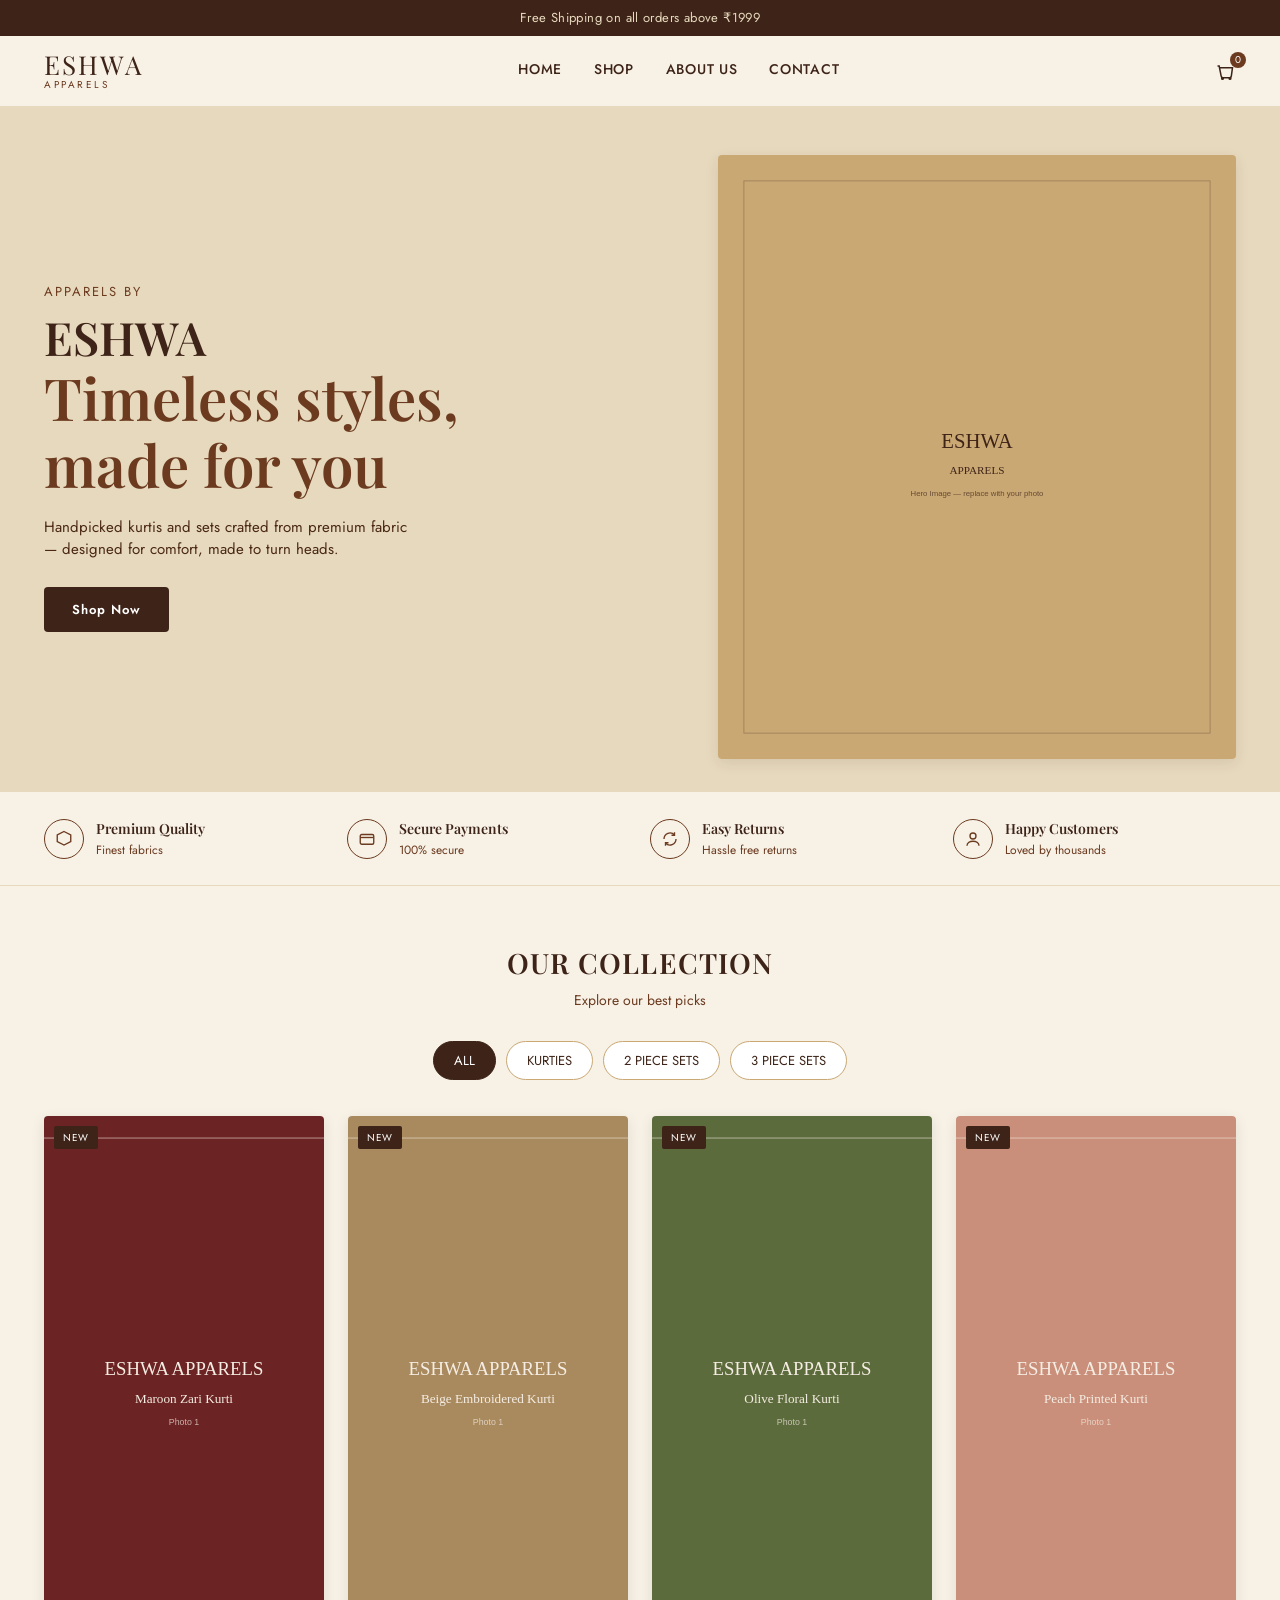
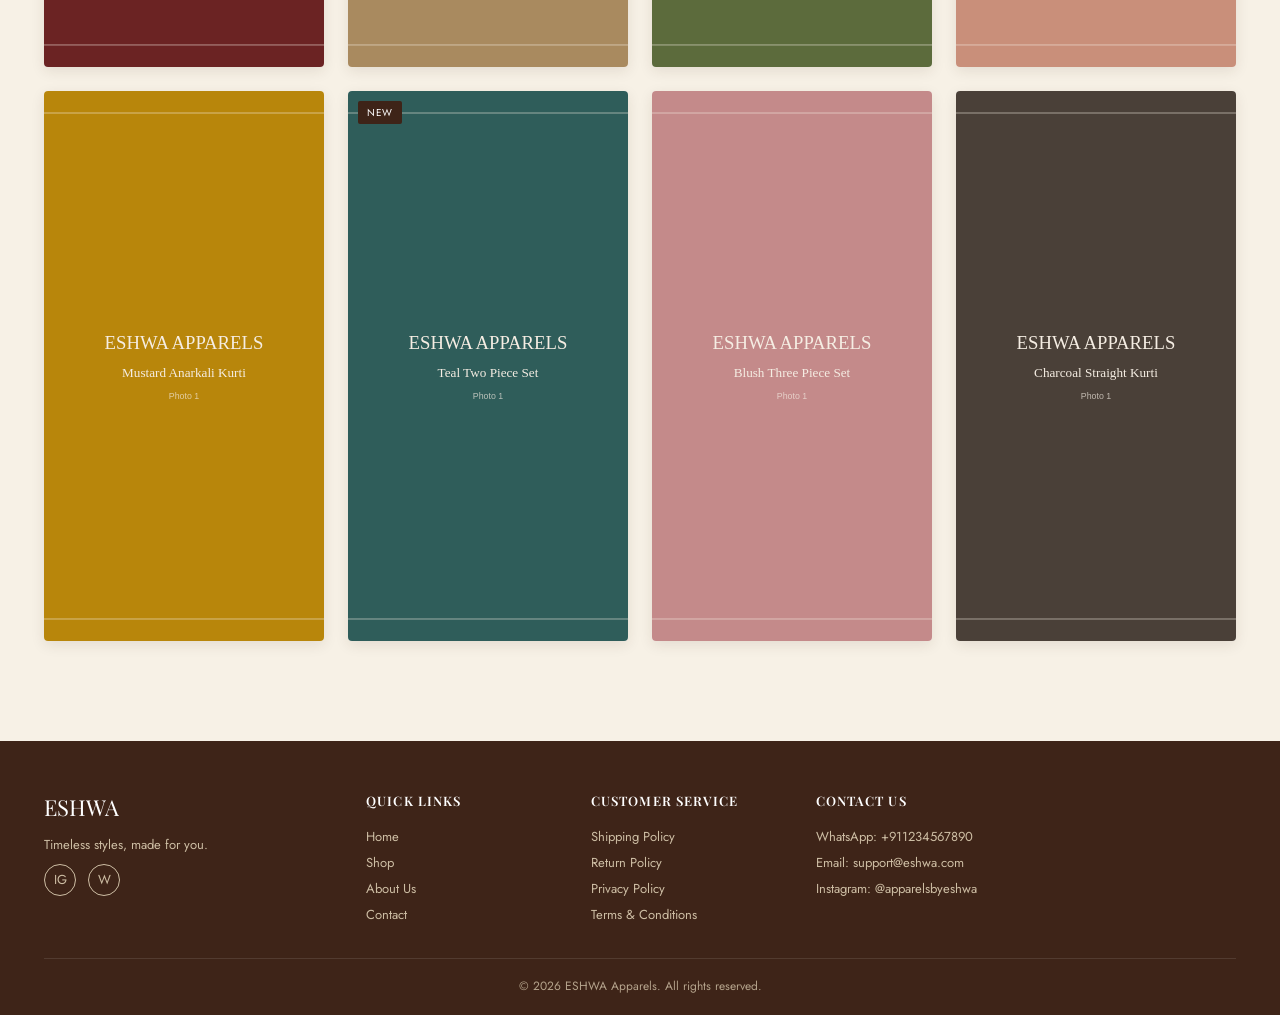
==== index.html @ ba90a0be "Move files to root" ====
<!DOCTYPE html>
<html lang="en">
<head>
<meta charset="UTF-8">
<meta name="viewport" content="width=device-width, initial-scale=1.0">
<title>Eshwa Apparels — Timeless Kurti Styles</title>
<meta name="description" content="Shop kurtis, 2-piece and 3-piece sets at Eshwa Apparels. Premium quality, secure payments, easy returns.">
<link rel="preconnect" href="https://fonts.googleapis.com">
<link href="https://fonts.googleapis.com/css2?family=Playfair+Display:wght@500;600;700&family=Jost:wght@400;500;600&display=swap" rel="stylesheet">
<link rel="stylesheet" href="css/style.css">
</head>
<body>

<div id="site-header"></div>

<section class="hero">
  <div class="container">
    <div class="hero-text">
      <div class="eyebrow">APPARELS BY</div>
      <h1>ESHWA<span>Timeless styles,<br>made for you</span></h1>
      <p>Handpicked kurtis and sets crafted from premium fabric — designed for comfort, made to turn heads.</p>
      <a href="shop.html" class="btn btn-primary">Shop Now</a>
    </div>
    <div class="hero-image-wrap">
      <img src="images/hero/hero-main.svg" alt="Eshwa Apparels featured kurti">
    </div>
  </div>
</section>

<section class="feature-strip">
  <div class="container">
    <div class="feature-item">
      <div class="fi-icon"><svg width="18" height="18" viewBox="0 0 24 24" fill="none" stroke="currentColor" stroke-width="1.8"><path d="M12 2l9 4.5v9L12 20l-9-4.5v-9L12 2z"/></svg></div>
      <div><h4>Premium Quality</h4><p>Finest fabrics</p></div>
    </div>
    <div class="feature-item">
      <div class="fi-icon"><svg width="18" height="18" viewBox="0 0 24 24" fill="none" stroke="currentColor" stroke-width="1.8"><rect x="3" y="6" width="18" height="13" rx="2"/><path d="M3 10h18"/></svg></div>
      <div><h4>Secure Payments</h4><p>100% secure</p></div>
    </div>
    <div class="feature-item">
      <div class="fi-icon"><svg width="18" height="18" viewBox="0 0 24 24" fill="none" stroke="currentColor" stroke-width="1.8"><path d="M4 12a8 8 0 0114-5.3M20 12a8 8 0 01-14 5.3"/><path d="M18 3v4h-4M6 21v-4h4"/></svg></div>
      <div><h4>Easy Returns</h4><p>Hassle free returns</p></div>
    </div>
    <div class="feature-item">
      <div class="fi-icon"><svg width="18" height="18" viewBox="0 0 24 24" fill="none" stroke="currentColor" stroke-width="1.8"><circle cx="12" cy="8" r="4"/><path d="M4 21c0-4 4-6 8-6s8 2 8 6"/></svg></div>
      <div><h4>Happy Customers</h4><p>Loved by thousands</p></div>
    </div>
  </div>
</section>

<div class="container">
  <div class="section-heading">
    <h2>OUR COLLECTION</h2>
    <p>Explore our best picks</p>
  </div>

  <div class="filter-pills">
    <button class="filter-pill active" data-cat="all">ALL</button>
    <button class="filter-pill" data-cat="kurties">KURTIES</button>
    <button class="filter-pill" data-cat="2-piece">2 PIECE SETS</button>
    <button class="filter-pill" data-cat="3-piece">3 PIECE SETS</button>
  </div>

  <div class="product-grid" id="home-grid"></div>
</div>

<div id="site-footer"></div>

<script src="js/settings.js"></script>
<script src="js/products.js"></script>
<script src="js/main.js"></script>
<script>
  function loadHome(cat) {
    const filtered = cat === "all" ? PRODUCTS.slice(0, 8) : PRODUCTS.filter(p => p.category === cat).slice(0, 8);
    renderProductGrid("home-grid", filtered);
  }
  document.addEventListener("DOMContentLoaded", () => {
    loadHome("all");
    document.querySelectorAll(".filter-pill").forEach(btn => {
      btn.addEventListener("click", () => {
        document.querySelectorAll(".filter-pill").forEach(b => b.classList.remove("active"));
        btn.classList.add("active");
        loadHome(btn.dataset.cat);
      });
    });
  });
</script>
</body>
</html>
---- css/style.css ----
/* ==========================================================
   ESHWA APPARELS — MAIN STYLESHEET
   Palette: Espresso #3E2418 | Maroon-brown #6B3A1F | Tan #C9A874
            Cream #F7F1E6 | Ink #2A1B10
   ========================================================== */

:root {
  --espresso: #3e2418;
  --brown: #6b3a1f;
  --brown-dark: #4a2814;
  --tan: #c9a874;
  --tan-light: #e7d9bd;
  --cream: #f7f1e6;
  --cream-alt: #f0e6d2;
  --ink: #2a1b10;
  --white: #ffffff;
  --success: #4a6b3c;
  --radius: 4px;
  --shadow: 0 4px 14px rgba(62, 36, 24, 0.1);
  --serif: "Playfair Display", Georgia, "Times New Roman", serif;
  --sans: "Jost", "Helvetica Neue", Arial, sans-serif;
}

* { box-sizing: border-box; margin: 0; padding: 0; }

body {
  font-family: var(--sans);
  background: var(--cream);
  color: var(--ink);
  line-height: 1.5;
  -webkit-font-smoothing: antialiased;
}

img { max-width: 100%; display: block; }
a { text-decoration: none; color: inherit; }
ul { list-style: none; }
button { font-family: inherit; cursor: pointer; border: none; background: none; }

.container {
  max-width: 1240px;
  margin: 0 auto;
  padding: 0 24px;
}

h1, h2, h3, h4 { font-family: var(--serif); color: var(--espresso); font-weight: 600; }

/* -------- Top bar -------- */
.topbar {
  background: var(--espresso);
  color: var(--tan-light);
  text-align: center;
  font-size: 13px;
  letter-spacing: 0.03em;
  padding: 8px 12px;
}

/* -------- Header -------- */
.site-header {
  background: var(--cream);
  border-bottom: 1px solid var(--tan-light);
  position: sticky;
  top: 0;
  z-index: 100;
}
.site-header .container {
  display: flex;
  align-items: center;
  justify-content: space-between;
  padding-top: 16px;
  padding-bottom: 16px;
  gap: 20px;
}
.logo { display: flex; flex-direction: column; line-height: 1; }
.logo .name {
  font-family: var(--serif);
  font-size: 26px;
  letter-spacing: 0.08em;
  color: var(--espresso);
}
.logo .tagline {
  font-size: 10px;
  letter-spacing: 0.25em;
  color: var(--brown);
  margin-top: 2px;
}
.main-nav { display: flex; gap: 32px; }
.main-nav a {
  font-size: 14px;
  letter-spacing: 0.05em;
  color: var(--espresso);
  font-weight: 500;
  padding: 6px 0;
  border-bottom: 2px solid transparent;
  transition: border-color 0.2s;
}
.main-nav a:hover, .main-nav a.active { border-color: var(--brown); }

.header-icons { display: flex; align-items: center; gap: 20px; }
.icon-btn {
  position: relative;
  width: 22px; height: 22px;
  display: flex; align-items: center; justify-content: center;
  color: var(--espresso);
}
.cart-count {
  position: absolute;
  top: -8px; right: -10px;
  background: var(--brown);
  color: var(--white);
  font-size: 10px;
  width: 16px; height: 16px;
  border-radius: 50%;
  display: flex; align-items: center; justify-content: center;
}
.nav-toggle { display: none; background: none; border: none; }

/* -------- Buttons -------- */
.btn {
  display: inline-block;
  padding: 13px 28px;
  border-radius: var(--radius);
  font-size: 13px;
  letter-spacing: 0.08em;
  font-weight: 600;
  text-align: center;
  transition: all 0.2s;
}
.btn-primary { background: var(--espresso); color: var(--white); }
.btn-primary:hover { background: var(--brown-dark); }
.btn-outline { background: transparent; color: var(--espresso); border: 1.5px solid var(--espresso); }
.btn-outline:hover { background: var(--espresso); color: var(--white); }
.btn-block { display: block; width: 100%; }
.btn-sm { padding: 9px 16px; font-size: 12px; }

/* -------- Hero -------- */
.hero {
  background: var(--tan-light);
  padding: 48px 0 32px;
}
.hero .container {
  display: grid;
  grid-template-columns: 1.1fr 0.9fr;
  gap: 40px;
  align-items: center;
}
.hero-text .eyebrow { font-size: 13px; letter-spacing: 0.15em; color: var(--brown); margin-bottom: 10px; }
.hero-text h1 { font-size: 46px; line-height: 1.15; margin-bottom: 18px; }
.hero-text h1 span { display: block; font-size: 58px; color: var(--brown); }
.hero-text p { font-size: 15px; color: var(--brown-dark); margin-bottom: 26px; max-width: 380px; }
.hero-image-wrap {
  border-radius: var(--radius);
  overflow: hidden;
  box-shadow: var(--shadow);
}

/* -------- Feature strip -------- */
.feature-strip {
  background: var(--cream);
  border-top: 1px solid var(--tan-light);
  border-bottom: 1px solid var(--tan-light);
  padding: 26px 0;
}
.feature-strip .container {
  display: grid;
  grid-template-columns: repeat(4, 1fr);
  gap: 20px;
}
.feature-item { display: flex; align-items: center; gap: 12px; }
.feature-item .fi-icon {
  width: 40px; height: 40px;
  flex-shrink: 0;
  border: 1.5px solid var(--brown);
  border-radius: 50%;
  display: flex; align-items: center; justify-content: center;
  color: var(--brown);
}
.feature-item h4 { font-size: 14px; margin-bottom: 2px; }
.feature-item p { font-size: 12px; color: var(--brown); }

/* -------- Section heading -------- */
.section-heading { text-align: center; margin: 56px 0 30px; }
.section-heading h2 { font-size: 28px; letter-spacing: 0.04em; margin-bottom: 6px; }
.section-heading p { color: var(--brown); font-size: 14px; }

/* -------- Category pills -------- */
.filter-pills {
  display: flex;
  justify-content: center;
  gap: 10px;
  flex-wrap: wrap;
  margin-bottom: 36px;
}
.filter-pill {
  padding: 9px 20px;
  border: 1.5px solid var(--tan);
  border-radius: 30px;
  font-size: 13px;
  color: var(--espresso);
  background: var(--white);
  transition: all 0.2s;
}
.filter-pill.active, .filter-pill:hover { background: var(--espresso); color: var(--white); border-color: var(--espresso); }

/* -------- Product grid -------- */
.product-grid {
  display: grid;
  grid-template-columns: repeat(4, 1fr);
  gap: 24px;
  padding-bottom: 60px;
}
.product-card {
  background: var(--white);
  border-radius: var(--radius);
  overflow: hidden;
  box-shadow: var(--shadow);
  transition: transform 0.2s;
}
.product-card:hover { transform: translateY(-4px); }
.product-thumb { position: relative; aspect-ratio: 4/5; overflow: hidden; background: var(--tan-light); }
.product-thumb img { width: 100%; height: 100%; object-fit: cover; }
.tag-badge {
  position: absolute; top: 10px; left: 10px;
  background: var(--espresso); color: var(--white);
  font-size: 10px; letter-spacing: 0.05em;
  padding: 4px 9px; border-radius: 2px;
}
.wishlist-btn {
  position: absolute; top: 10px; right: 10px;
  width: 30px; height: 30px; border-radius: 50%;
  background: rgba(255,255,255,0.85);
  display: flex; align-items: center; justify-content: center;
  color: var(--brown);
}
.product-info { padding: 14px 16px 18px; }
.product-info h3 { font-size: 14.5px; font-weight: 500; margin-bottom: 4px; font-family: var(--sans); color: var(--ink); }
.product-price { color: var(--brown); font-weight: 600; font-size: 15px; margin-bottom: 8px; }
.product-meta { font-size: 11px; color: #8a7a6a; margin-bottom: 4px; }
.swatches { display: flex; gap: 5px; margin: 8px 0; }
.swatch { width: 15px; height: 15px; border-radius: 50%; border: 1px solid rgba(0,0,0,0.15); }
.stock-note { font-size: 11px; color: var(--brown); margin-bottom: 10px; }
.card-actions { display: flex; gap: 8px; }
.card-actions .btn { flex: 1; padding: 10px 8px; font-size: 11px; }

/* -------- Footer -------- */
.site-footer { background: var(--espresso); color: var(--tan-light); padding: 50px 0 20px; margin-top: 40px; }
.footer-grid { display: grid; grid-template-columns: 1.5fr 1fr 1fr 1fr 1fr; gap: 30px; padding-bottom: 30px; }
.footer-grid h4 { color: var(--white); font-size: 13px; letter-spacing: 0.08em; margin-bottom: 14px; text-transform: uppercase; }
.footer-grid p, .footer-grid a { font-size: 13px; color: var(--tan-light); opacity: 0.85; line-height: 2; }
.footer-grid a:hover { opacity: 1; text-decoration: underline; }
.footer-brand .name { font-family: var(--serif); font-size: 22px; color: var(--white); margin-bottom: 8px; }
.social-row { display: flex; gap: 12px; margin-top: 6px; }
.social-row a { width: 32px; height: 32px; border: 1px solid var(--tan-light); border-radius: 50%; display: flex; align-items: center; justify-content: center; }
.footer-bottom { border-top: 1px solid rgba(255,255,255,0.15); padding-top: 18px; text-align: center; font-size: 12px; opacity: 0.7; }

/* -------- Breadcrumb -------- */
.breadcrumb { font-size: 13px; color: var(--brown); padding: 20px 0 10px; }
.breadcrumb a:hover { text-decoration: underline; }

/* -------- Product detail -------- */
.pdp { display: grid; grid-template-columns: 90px 1fr 1fr; gap: 26px; padding: 20px 0 60px; }
.pdp-thumbs { display: flex; flex-direction: column; gap: 12px; }
.pdp-thumb { border-radius: var(--radius); overflow: hidden; cursor: pointer; border: 2px solid transparent; aspect-ratio: 1; }
.pdp-thumb.active { border-color: var(--brown); }
.pdp-main-image { border-radius: var(--radius); overflow: hidden; aspect-ratio: 4/5; position: relative; touch-action: pan-y; }
.pdp-main-image img { width: 100%; height: 100%; object-fit: cover; user-select: none; }
.pdp-dots { display: none; gap: 6px; justify-content: center; margin-top: 12px; }
.pdp-dots span { width: 7px; height: 7px; border-radius: 50%; background: var(--tan); }
.pdp-dots span.active { background: var(--brown); }
.pdp-info h1 { font-size: 24px; margin-bottom: 10px; }
.pdp-price { font-size: 22px; color: var(--brown); font-weight: 700; margin-bottom: 20px; }
.pdp-block { margin-bottom: 20px; }
.pdp-block label { display: block; font-size: 12px; font-weight: 600; letter-spacing: 0.05em; text-transform: uppercase; color: var(--brown-dark); margin-bottom: 8px; }
.size-row, .colour-row { display: flex; gap: 10px; flex-wrap: wrap; }
.size-btn {
  min-width: 42px; padding: 8px 10px;
  border: 1.5px solid var(--tan); border-radius: var(--radius);
  font-size: 13px; background: var(--white);
}
.size-btn.selected, .size-btn:hover { border-color: var(--espresso); background: var(--espresso); color: var(--white); }
.colour-swatch { width: 30px; height: 30px; border-radius: 50%; border: 2px solid var(--white); box-shadow: 0 0 0 1.5px var(--tan); cursor: pointer; }
.colour-swatch.selected { box-shadow: 0 0 0 2px var(--espresso); }
.pdp-desc { font-size: 14px; color: #5a4a3a; line-height: 1.7; }
.pdp-actions { display: flex; flex-direction: column; gap: 10px; margin-top: 24px; }
.pdp-wishlist { text-align: center; font-size: 13px; color: var(--brown); margin-top: 6px; }

/* -------- Cart page -------- */
.cart-table { width: 100%; border-collapse: collapse; margin: 20px 0; }
.cart-table th { text-align: left; font-size: 12px; letter-spacing: 0.05em; color: var(--brown); text-transform: uppercase; padding: 12px 10px; border-bottom: 2px solid var(--tan-light); }
.cart-table td { padding: 16px 10px; border-bottom: 1px solid var(--tan-light); font-size: 14px; vertical-align: middle; }
.cart-product { display: flex; gap: 14px; align-items: center; }
.cart-product img { width: 64px; height: 80px; object-fit: cover; border-radius: var(--radius); }
.cart-product-name { font-weight: 500; margin-bottom: 3px; }
.cart-product-meta { font-size: 12px; color: #8a7a6a; }
.qty-control { display: flex; align-items: center; gap: 8px; }
.qty-control button { width: 26px; height: 26px; border: 1px solid var(--tan); border-radius: var(--radius); display:flex; align-items:center; justify-content:center; }
.remove-btn { color: var(--brown); font-size: 13px; }
.cart-summary-row { display: flex; justify-content: space-between; align-items: center; padding-top: 20px; flex-wrap: wrap; gap: 16px; }
.grand-total { font-size: 18px; font-weight: 700; color: var(--espresso); }
.empty-state { text-align: center; padding: 80px 20px; color: var(--brown); }
.empty-state h2 { margin-bottom: 10px; }

/* -------- Checkout -------- */
.checkout-grid { display: grid; grid-template-columns: 1.4fr 1fr; gap: 30px; padding: 20px 0 60px; align-items: start; }
.form-card, .summary-card { background: var(--white); border-radius: var(--radius); padding: 26px; box-shadow: var(--shadow); }
.form-card h3, .summary-card h3 { font-size: 16px; margin-bottom: 18px; text-transform: uppercase; letter-spacing: 0.05em; }
.form-row { display: grid; grid-template-columns: 1fr 1fr; gap: 14px; margin-bottom: 14px; }
.form-group { margin-bottom: 14px; }
.form-group label { display: block; font-size: 12px; color: var(--brown-dark); margin-bottom: 6px; }
.form-group input, .form-group select, .form-group textarea {
  width: 100%; padding: 11px 12px; border: 1.5px solid var(--tan-light);
  border-radius: var(--radius); font-size: 14px; font-family: inherit; background: var(--cream);
}
.form-group input:focus, .form-group select:focus, .form-group textarea:focus { outline: 2px solid var(--brown); border-color: var(--brown); }
.pay-option { display: flex; align-items: flex-start; gap: 10px; padding: 12px; border: 1.5px solid var(--tan-light); border-radius: var(--radius); margin-bottom: 10px; cursor: pointer; }
.pay-option.selected { border-color: var(--espresso); background: var(--cream-alt); }
.pay-option input { margin-top: 3px; }
.pay-option strong { display: block; font-size: 13px; margin-bottom: 2px; }
.pay-option span { font-size: 12px; color: var(--brown); }
.summary-line { display: flex; justify-content: space-between; font-size: 14px; padding: 8px 0; color: var(--brown-dark); }
.summary-line.total { font-weight: 700; color: var(--espresso); font-size: 16px; border-top: 1.5px solid var(--tan-light); margin-top: 8px; padding-top: 14px; }
.trust-row { display: flex; justify-content: space-between; margin-top: 20px; text-align: center; }
.trust-row div { font-size: 11px; color: var(--brown); flex: 1; }

/* -------- Toast -------- */
.toast {
  position: fixed; bottom: 24px; left: 50%; transform: translateX(-50%) translateY(20px);
  background: var(--espresso); color: var(--white); padding: 14px 24px; border-radius: var(--radius);
  font-size: 14px; opacity: 0; pointer-events: none; transition: all 0.3s; z-index: 999;
}
.toast.show { opacity: 1; transform: translateX(-50%) translateY(0); }

/* -------- About/Contact simple pages -------- */
.static-page { padding: 50px 0 70px; max-width: 760px; margin: 0 auto; }
.static-page h1 { margin-bottom: 20px; }
.static-page p { margin-bottom: 16px; color: #5a4a3a; font-size: 15px; }
.static-page h3 { margin: 26px 0 10px; font-size: 18px; }

/* -------- Responsive -------- */
@media (max-width: 980px) {
  .hero .container { grid-template-columns: 1fr; }
  .hero-image-wrap { order: -1; }
  .feature-strip .container { grid-template-columns: repeat(2, 1fr); }
  .product-grid { grid-template-columns: repeat(2, 1fr); }
  .footer-grid { grid-template-columns: 1fr 1fr; }
  .pdp { grid-template-columns: 1fr; }
  .pdp-thumbs { flex-direction: row; order: 2; }
  .pdp-main-image { order: 1; }
  .pdp-info { order: 3; }
  .checkout-grid { grid-template-columns: 1fr; }
}
@media (max-width: 640px) {
  .main-nav { position: fixed; top: 0; right: -280px; width: 260px; height: 100vh; background: var(--cream); flex-direction: column; padding: 80px 24px; box-shadow: -6px 0 20px rgba(0,0,0,0.15); transition: right 0.3s; z-index: 200; }
  .main-nav.open { right: 0; }
  .nav-toggle { display: block; }
  .product-grid { grid-template-columns: repeat(2, 1fr); gap: 14px; }
  .card-actions { flex-direction: column; }
  .hero-text h1 { font-size: 32px; }
  .hero-text h1 span { font-size: 40px; }
  .form-row { grid-template-columns: 1fr; }
  .cart-table thead { display: none; }
  .cart-table tr { display: block; margin-bottom: 16px; border-bottom: 2px solid var(--tan-light); }
  .cart-table td { display: block; border-bottom: none; padding: 6px 4px; }
}
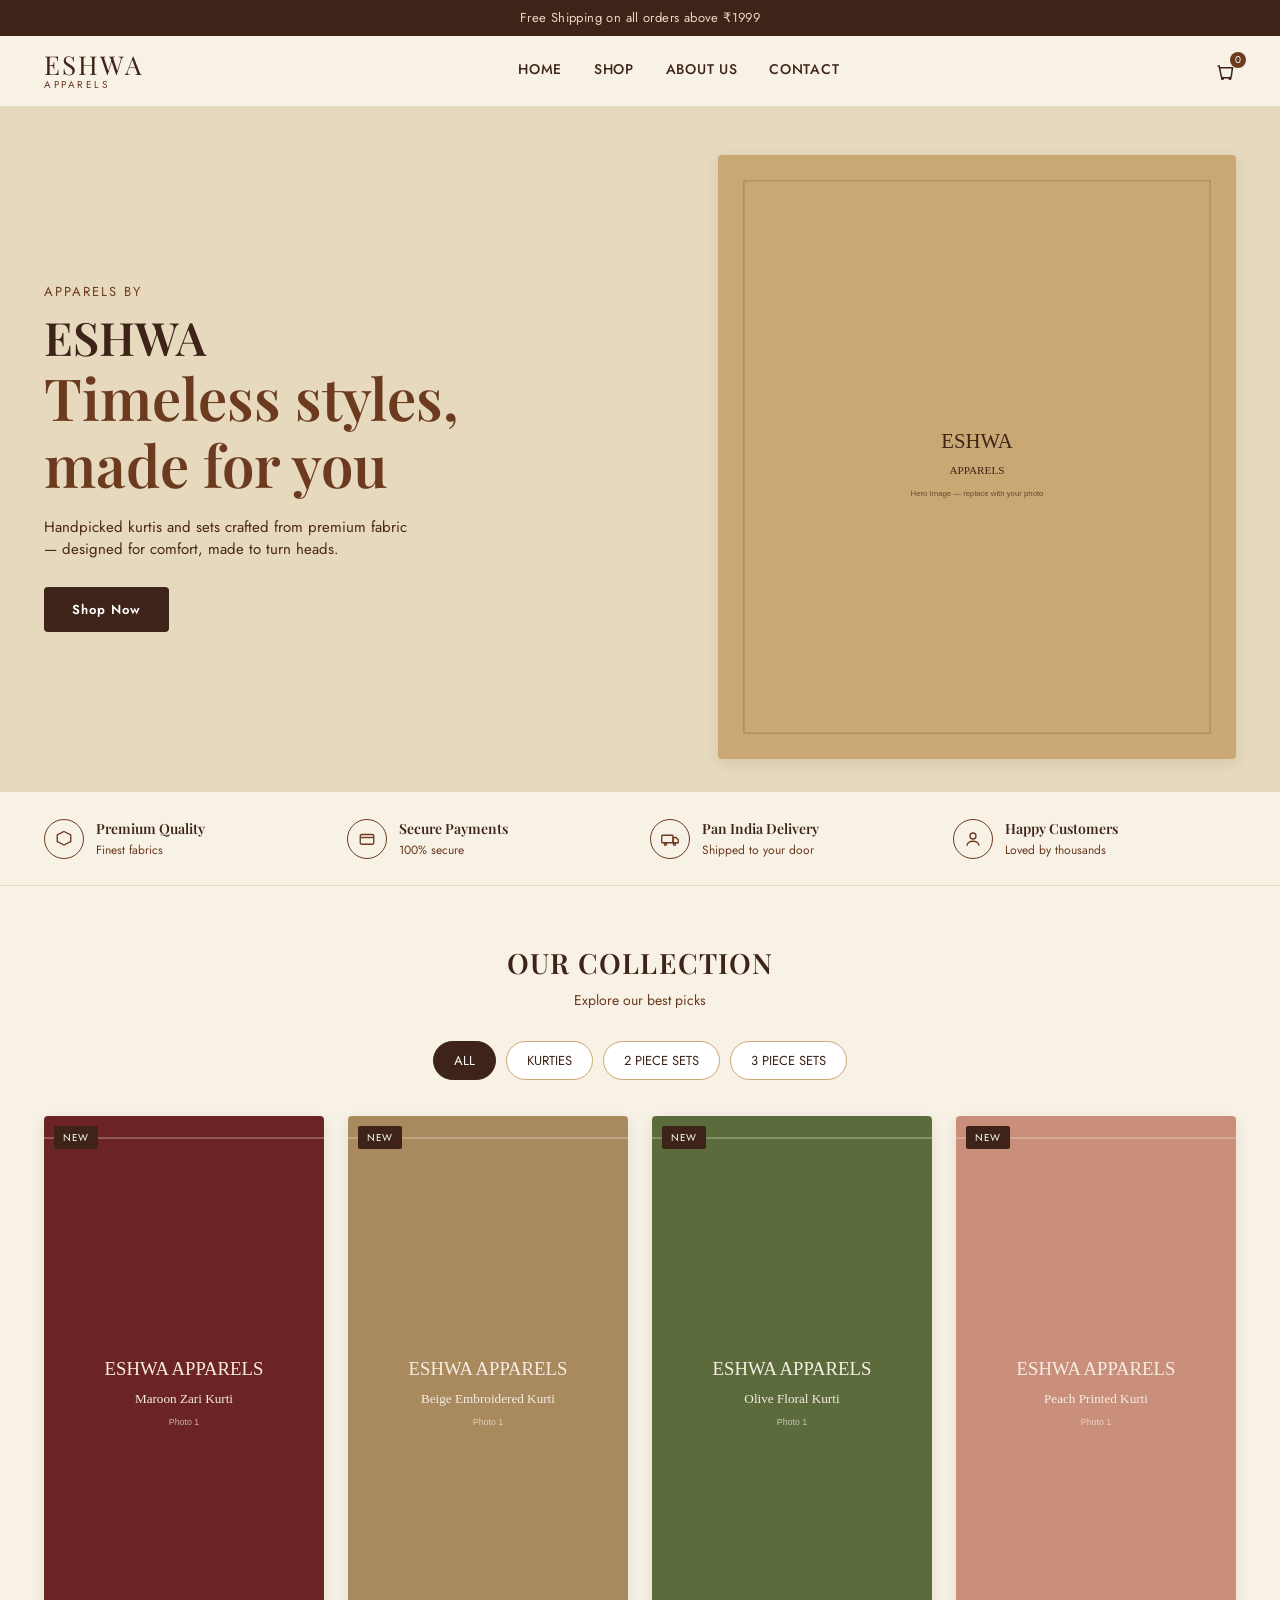
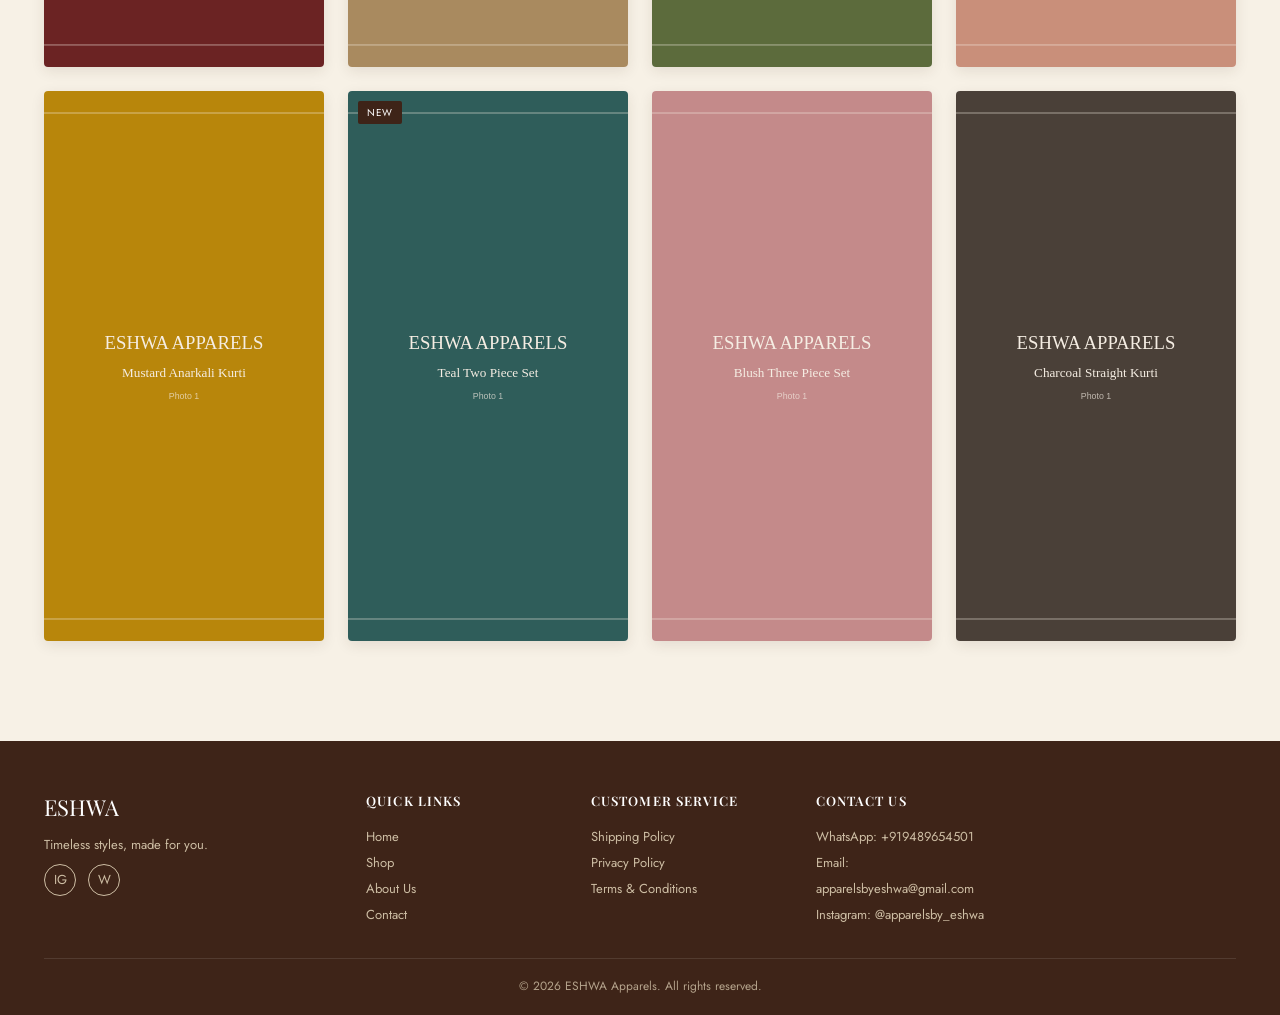
==== commit cb40036a: "Add admin panel for managing products" ====
--- a/index.html
+++ b/index.html
@@ -38,8 +38,8 @@
       <div><h4>Secure Payments</h4><p>100% secure</p></div>
     </div>
     <div class="feature-item">
-      <div class="fi-icon"><svg width="18" height="18" viewBox="0 0 24 24" fill="none" stroke="currentColor" stroke-width="1.8"><path d="M4 12a8 8 0 0114-5.3M20 12a8 8 0 01-14 5.3"/><path d="M18 3v4h-4M6 21v-4h4"/></svg></div>
-      <div><h4>Easy Returns</h4><p>Hassle free returns</p></div>
+      <div class="fi-icon"><svg width="18" height="18" viewBox="0 0 24 24" fill="none" stroke="currentColor" stroke-width="1.8"><rect x="1" y="7" width="15" height="10" rx="1"/><path d="M16 10h4l3 3v4h-7z"/><circle cx="6" cy="19" r="1.5"/><circle cx="18" cy="19" r="1.5"/></svg></div>
+      <div><h4>Pan India Delivery</h4><p>Shipped to your door</p></div>
     </div>
     <div class="feature-item">
       <div class="fi-icon"><svg width="18" height="18" viewBox="0 0 24 24" fill="none" stroke="currentColor" stroke-width="1.8"><circle cx="12" cy="8" r="4"/><path d="M4 21c0-4 4-6 8-6s8 2 8 6"/></svg></div>
@@ -67,14 +67,15 @@
 <div id="site-footer"></div>
 
 <script src="js/settings.js"></script>
-<script src="js/products.js"></script>
+<script src="js/products-loader.js"></script>
 <script src="js/main.js"></script>
 <script>
   function loadHome(cat) {
     const filtered = cat === "all" ? PRODUCTS.slice(0, 8) : PRODUCTS.filter(p => p.category === cat).slice(0, 8);
     renderProductGrid("home-grid", filtered);
   }
-  document.addEventListener("DOMContentLoaded", () => {
+  document.addEventListener("DOMContentLoaded", async () => {
+    await loadProducts();
     loadHome("all");
     document.querySelectorAll(".filter-pill").forEach(btn => {
       btn.addEventListener("click", () => {
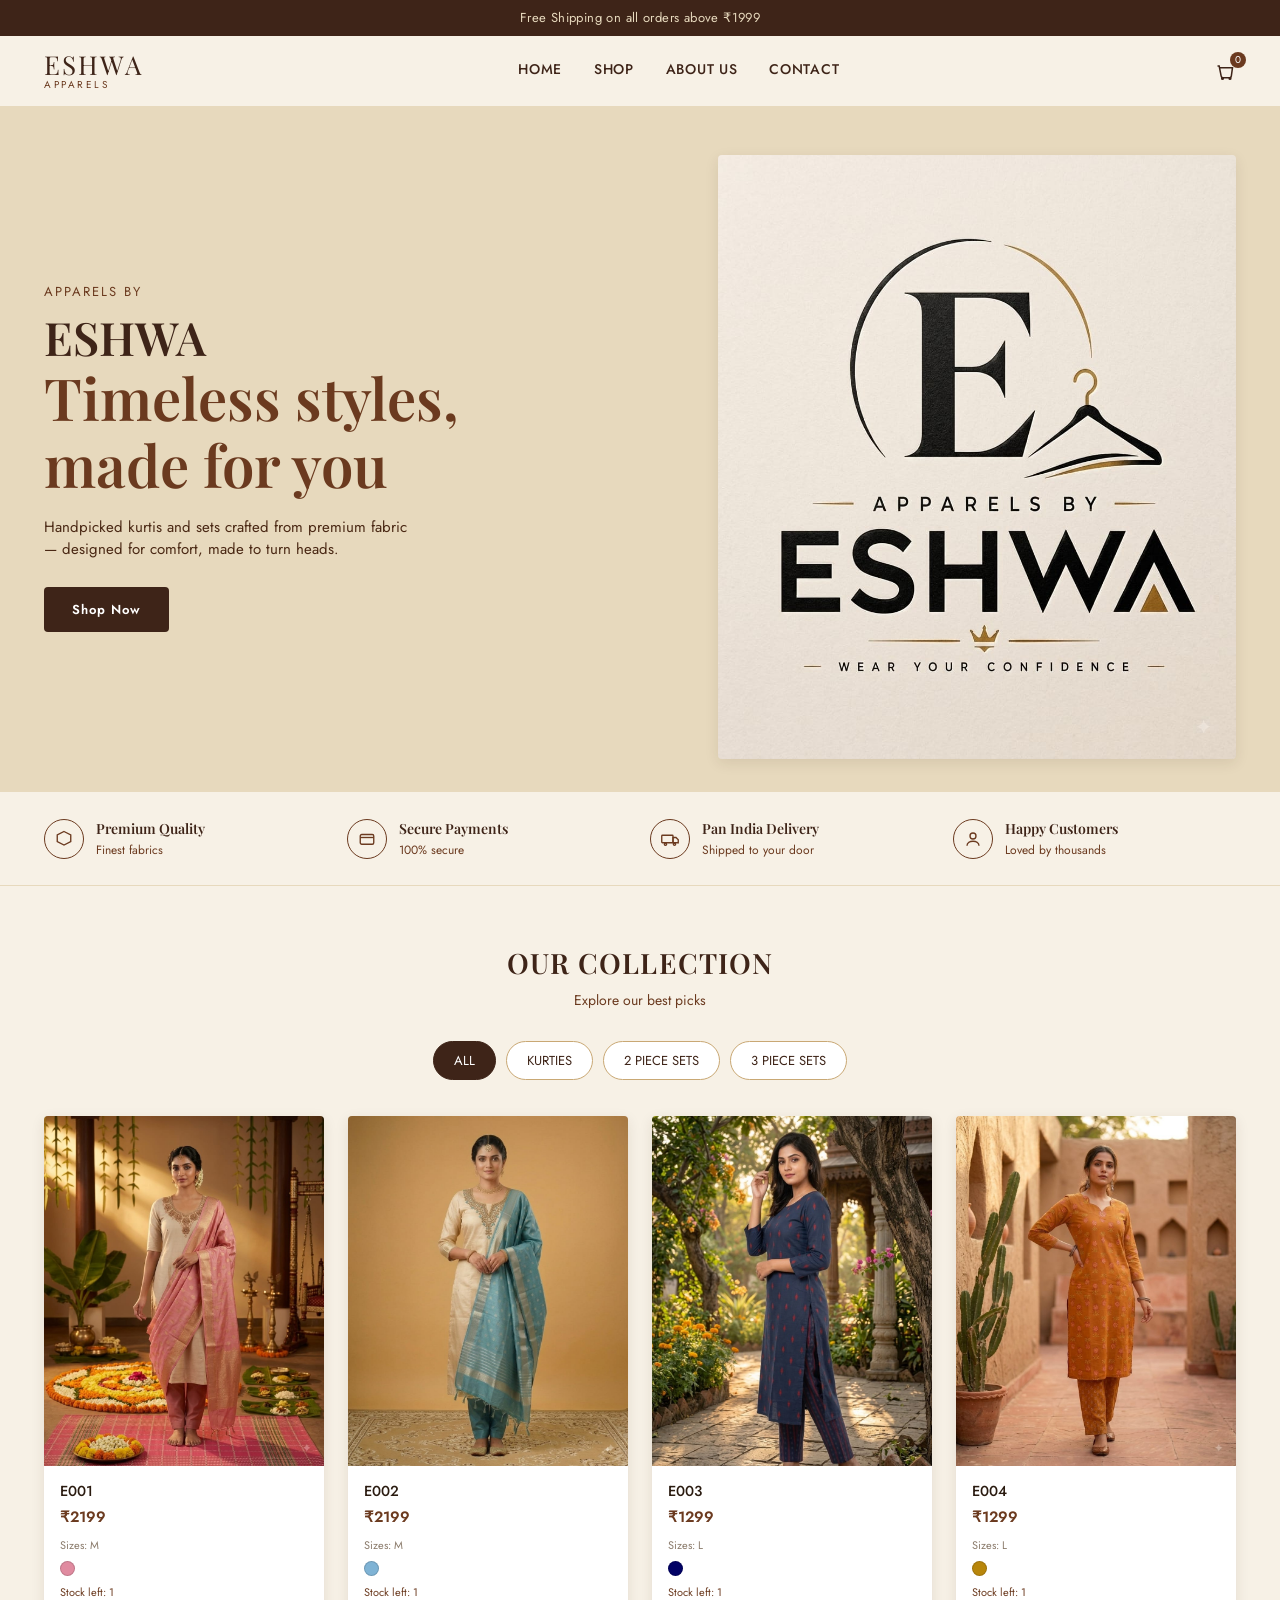
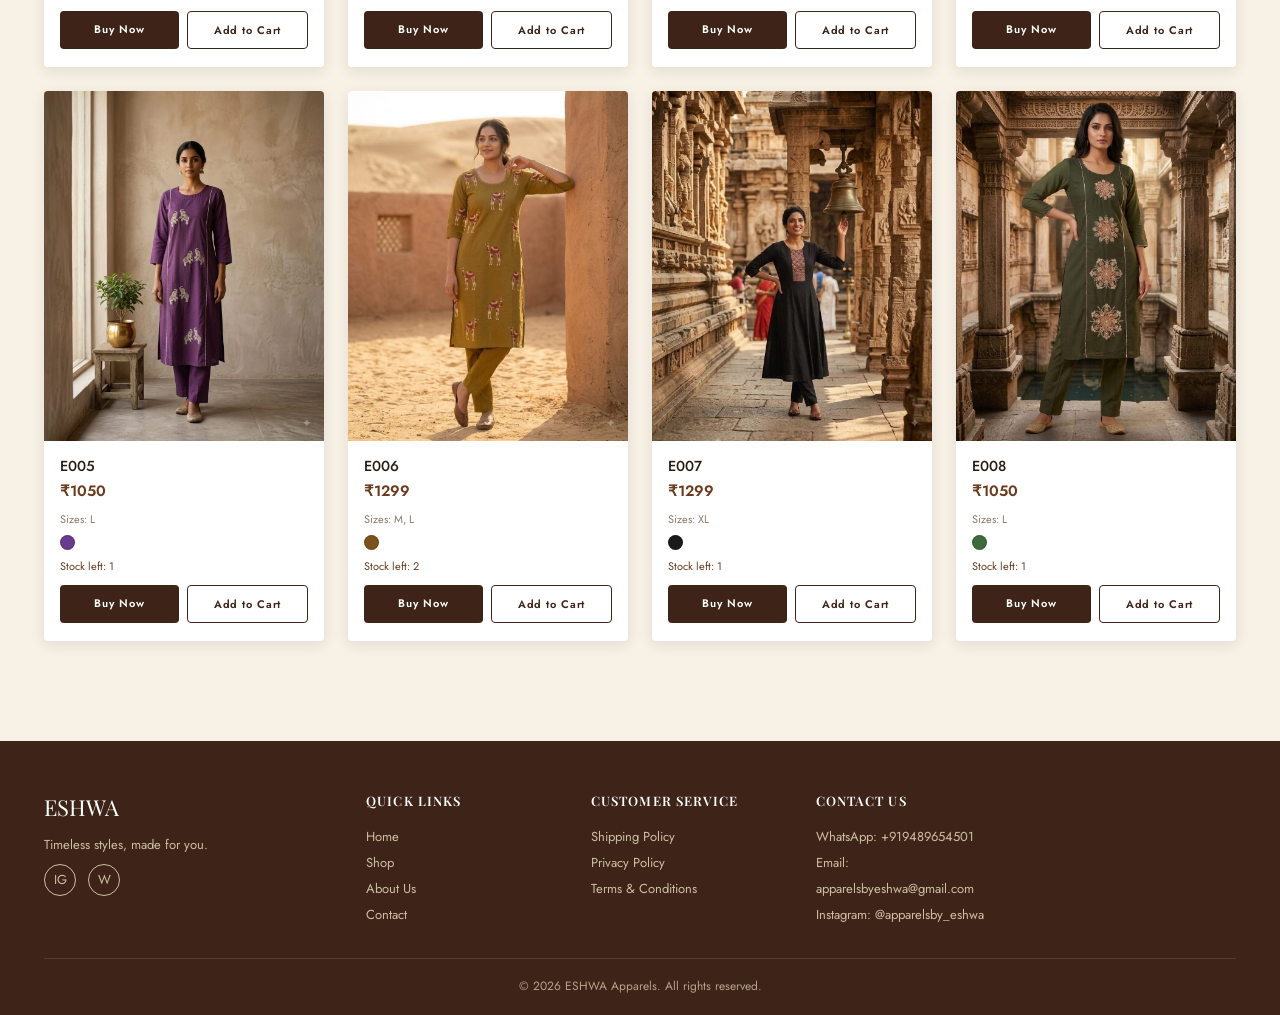
==== commit 71abd580: "Update index.html" ====
--- a/index.html
+++ b/index.html
@@ -22,7 +22,7 @@
       <a href="shop.html" class="btn btn-primary">Shop Now</a>
     </div>
     <div class="hero-image-wrap">
-      <img src="images/hero/hero-main.svg" alt="Eshwa Apparels featured kurti">
+      <img src="images/hero/Hero.jpeg" alt="Eshwa Apparels featured kurti">
     </div>
   </div>
 </section>
--- a/css/style.css
+++ b/css/style.css
@@ -21,7 +21,11 @@
   --sans: "Jost", "Helvetica Neue", Arial, sans-serif;
 }
 
-* { box-sizing: border-box; margin: 0; padding: 0; }
+* {
+  box-sizing: border-box;
+  margin: 0;
+  padding: 0;
+}
 
 body {
   font-family: var(--sans);
@@ -31,10 +35,26 @@
   -webkit-font-smoothing: antialiased;
 }
 
-img { max-width: 100%; display: block; }
-a { text-decoration: none; color: inherit; }
-ul { list-style: none; }
-button { font-family: inherit; cursor: pointer; border: none; background: none; }
+img {
+  max-width: 100%;
+  display: block;
+}
+
+a {
+  text-decoration: none;
+  color: inherit;
+}
+
+ul {
+  list-style: none;
+}
+
+button {
+  font-family: inherit;
+  cursor: pointer;
+  border: none;
+  background: none;
+}
 
 .container {
   max-width: 1240px;
@@ -42,9 +62,17 @@
   padding: 0 24px;
 }
 
-h1, h2, h3, h4 { font-family: var(--serif); color: var(--espresso); font-weight: 600; }
+h1,
+h2,
+h3,
+h4 {
+  font-family: var(--serif);
+  color: var(--espresso);
+  font-weight: 600;
+}
 
 /* -------- Top bar -------- */
+
 .topbar {
   background: var(--espresso);
   color: var(--tan-light);
@@ -55,6 +83,7 @@
 }
 
 /* -------- Header -------- */
+
 .site-header {
   background: var(--cream);
   border-bottom: 1px solid var(--tan-light);
@@ -62,6 +91,7 @@
   top: 0;
   z-index: 100;
 }
+
 .site-header .container {
   display: flex;
   align-items: center;
@@ -70,20 +100,32 @@
   padding-bottom: 16px;
   gap: 20px;
 }
-.logo { display: flex; flex-direction: column; line-height: 1; }
+
+.logo {
+  display: flex;
+  flex-direction: column;
+  line-height: 1;
+}
+
 .logo .name {
   font-family: var(--serif);
   font-size: 26px;
   letter-spacing: 0.08em;
   color: var(--espresso);
 }
+
 .logo .tagline {
   font-size: 10px;
   letter-spacing: 0.25em;
   color: var(--brown);
   margin-top: 2px;
 }
-.main-nav { display: flex; gap: 32px; }
+
+.main-nav {
+  display: flex;
+  gap: 32px;
+}
+
 .main-nav a {
   font-size: 14px;
   letter-spacing: 0.05em;
@@ -93,28 +135,51 @@
   border-bottom: 2px solid transparent;
   transition: border-color 0.2s;
 }
-.main-nav a:hover, .main-nav a.active { border-color: var(--brown); }
-
-.header-icons { display: flex; align-items: center; gap: 20px; }
+
+.main-nav a:hover,
+.main-nav a.active {
+  border-color: var(--brown);
+}
+
+.header-icons {
+  display: flex;
+  align-items: center;
+  gap: 20px;
+}
+
 .icon-btn {
   position: relative;
-  width: 22px; height: 22px;
-  display: flex; align-items: center; justify-content: center;
+  width: 22px;
+  height: 22px;
+  display: flex;
+  align-items: center;
+  justify-content: center;
   color: var(--espresso);
 }
+
 .cart-count {
   position: absolute;
-  top: -8px; right: -10px;
+  top: -8px;
+  right: -10px;
   background: var(--brown);
   color: var(--white);
   font-size: 10px;
-  width: 16px; height: 16px;
+  width: 16px;
+  height: 16px;
   border-radius: 50%;
-  display: flex; align-items: center; justify-content: center;
-}
-.nav-toggle { display: none; background: none; border: none; }
+  display: flex;
+  align-items: center;
+  justify-content: center;
+}
+
+.nav-toggle {
+  display: none;
+  background: none;
+  border: none;
+}
 
 /* -------- Buttons -------- */
+
 .btn {
   display: inline-block;
   padding: 13px 28px;
@@ -125,28 +190,77 @@
   text-align: center;
   transition: all 0.2s;
 }
-.btn-primary { background: var(--espresso); color: var(--white); }
-.btn-primary:hover { background: var(--brown-dark); }
-.btn-outline { background: transparent; color: var(--espresso); border: 1.5px solid var(--espresso); }
-.btn-outline:hover { background: var(--espresso); color: var(--white); }
-.btn-block { display: block; width: 100%; }
-.btn-sm { padding: 9px 16px; font-size: 12px; }
+
+.btn-primary {
+  background: var(--espresso);
+  color: var(--white);
+}
+
+.btn-primary:hover {
+  background: var(--brown-dark);
+}
+
+.btn-outline {
+  background: transparent;
+  color: var(--espresso);
+  border: 1.5px solid var(--espresso);
+}
+
+.btn-outline:hover {
+  background: var(--espresso);
+  color: var(--white);
+}
+
+.btn-block {
+  display: block;
+  width: 100%;
+}
+
+.btn-sm {
+  padding: 9px 16px;
+  font-size: 12px;
+}
 
 /* -------- Hero -------- */
+
 .hero {
   background: var(--tan-light);
   padding: 48px 0 32px;
 }
+
 .hero .container {
   display: grid;
   grid-template-columns: 1.1fr 0.9fr;
   gap: 40px;
   align-items: center;
 }
-.hero-text .eyebrow { font-size: 13px; letter-spacing: 0.15em; color: var(--brown); margin-bottom: 10px; }
-.hero-text h1 { font-size: 46px; line-height: 1.15; margin-bottom: 18px; }
-.hero-text h1 span { display: block; font-size: 58px; color: var(--brown); }
-.hero-text p { font-size: 15px; color: var(--brown-dark); margin-bottom: 26px; max-width: 380px; }
+
+.hero-text .eyebrow {
+  font-size: 13px;
+  letter-spacing: 0.15em;
+  color: var(--brown);
+  margin-bottom: 10px;
+}
+
+.hero-text h1 {
+  font-size: 46px;
+  line-height: 1.15;
+  margin-bottom: 18px;
+}
+
+.hero-text h1 span {
+  display: block;
+  font-size: 58px;
+  color: var(--brown);
+}
+
+.hero-text p {
+  font-size: 15px;
+  color: var(--brown-dark);
+  margin-bottom: 26px;
+  max-width: 380px;
+}
+
 .hero-image-wrap {
   border-radius: var(--radius);
   overflow: hidden;
@@ -154,35 +268,68 @@
 }
 
 /* -------- Feature strip -------- */
+
 .feature-strip {
   background: var(--cream);
   border-top: 1px solid var(--tan-light);
   border-bottom: 1px solid var(--tan-light);
   padding: 26px 0;
 }
+
 .feature-strip .container {
   display: grid;
   grid-template-columns: repeat(4, 1fr);
   gap: 20px;
 }
-.feature-item { display: flex; align-items: center; gap: 12px; }
+
+.feature-item {
+  display: flex;
+  align-items: center;
+  gap: 12px;
+}
+
 .feature-item .fi-icon {
-  width: 40px; height: 40px;
+  width: 40px;
+  height: 40px;
   flex-shrink: 0;
   border: 1.5px solid var(--brown);
   border-radius: 50%;
-  display: flex; align-items: center; justify-content: center;
-  color: var(--brown);
-}
-.feature-item h4 { font-size: 14px; margin-bottom: 2px; }
-.feature-item p { font-size: 12px; color: var(--brown); }
+  display: flex;
+  align-items: center;
+  justify-content: center;
+  color: var(--brown);
+}
+
+.feature-item h4 {
+  font-size: 14px;
+  margin-bottom: 2px;
+}
+
+.feature-item p {
+  font-size: 12px;
+  color: var(--brown);
+}
 
 /* -------- Section heading -------- */
-.section-heading { text-align: center; margin: 56px 0 30px; }
-.section-heading h2 { font-size: 28px; letter-spacing: 0.04em; margin-bottom: 6px; }
-.section-heading p { color: var(--brown); font-size: 14px; }
+
+.section-heading {
+  text-align: center;
+  margin: 56px 0 30px;
+}
+
+.section-heading h2 {
+  font-size: 28px;
+  letter-spacing: 0.04em;
+  margin-bottom: 6px;
+}
+
+.section-heading p {
+  color: var(--brown);
+  font-size: 14px;
+}
 
 /* -------- Category pills -------- */
+
 .filter-pills {
   display: flex;
   justify-content: center;
@@ -190,6 +337,7 @@
   flex-wrap: wrap;
   margin-bottom: 36px;
 }
+
 .filter-pill {
   padding: 9px 20px;
   border: 1.5px solid var(--tan);
@@ -199,165 +347,820 @@
   background: var(--white);
   transition: all 0.2s;
 }
-.filter-pill.active, .filter-pill:hover { background: var(--espresso); color: var(--white); border-color: var(--espresso); }
+
+.filter-pill.active,
+.filter-pill:hover {
+  background: var(--espresso);
+  color: var(--white);
+  border-color: var(--espresso);
+}
 
 /* -------- Product grid -------- */
+
 .product-grid {
   display: grid;
   grid-template-columns: repeat(4, 1fr);
   gap: 24px;
   padding-bottom: 60px;
 }
+
 .product-card {
   background: var(--white);
   border-radius: var(--radius);
   overflow: hidden;
   box-shadow: var(--shadow);
   transition: transform 0.2s;
-}
-.product-card:hover { transform: translateY(-4px); }
-.product-thumb { position: relative; aspect-ratio: 4/5; overflow: hidden; background: var(--tan-light); }
-.product-thumb img { width: 100%; height: 100%; object-fit: cover; }
+  max-width: 280px;
+  width: 100%;
+  margin: 0 auto;
+}
+
+.product-card:hover {
+  transform: translateY(-4px);
+}
+
+/* 4:5 PRODUCT IMAGE FRAME */
+
+.product-thumb img {
+  width: 100%;
+  height: 100%;
+  object-fit: cover;
+  object-position: center;
+  display: block;
+}
+
+/* FIXED: Homepage product image */
+
+.product-thumb img {
+  width: 100%;
+  height: 100%;
+  object-fit: cover;
+  object-position: center;
+  display: block;
+}
+
 .tag-badge {
-  position: absolute; top: 10px; left: 10px;
-  background: var(--espresso); color: var(--white);
-  font-size: 10px; letter-spacing: 0.05em;
-  padding: 4px 9px; border-radius: 2px;
-}
+  position: absolute;
+  top: 10px;
+  left: 10px;
+  background: var(--espresso);
+  color: var(--white);
+  font-size: 10px;
+  letter-spacing: 0.05em;
+  padding: 4px 9px;
+  border-radius: 2px;
+}
+
 .wishlist-btn {
-  position: absolute; top: 10px; right: 10px;
-  width: 30px; height: 30px; border-radius: 50%;
-  background: rgba(255,255,255,0.85);
-  display: flex; align-items: center; justify-content: center;
-  color: var(--brown);
-}
-.product-info { padding: 14px 16px 18px; }
-.product-info h3 { font-size: 14.5px; font-weight: 500; margin-bottom: 4px; font-family: var(--sans); color: var(--ink); }
-.product-price { color: var(--brown); font-weight: 600; font-size: 15px; margin-bottom: 8px; }
-.product-meta { font-size: 11px; color: #8a7a6a; margin-bottom: 4px; }
-.swatches { display: flex; gap: 5px; margin: 8px 0; }
-.swatch { width: 15px; height: 15px; border-radius: 50%; border: 1px solid rgba(0,0,0,0.15); }
-.stock-note { font-size: 11px; color: var(--brown); margin-bottom: 10px; }
-.card-actions { display: flex; gap: 8px; }
-.card-actions .btn { flex: 1; padding: 10px 8px; font-size: 11px; }
+  position: absolute;
+  top: 10px;
+  right: 10px;
+  width: 30px;
+  height: 30px;
+  border-radius: 50%;
+  background: rgba(255, 255, 255, 0.85);
+  display: flex;
+  align-items: center;
+  justify-content: center;
+  color: var(--brown);
+}
+
+.product-info {
+  padding: 14px 16px 18px;
+}
+
+.product-info h3 {
+  font-size: 14.5px;
+  font-weight: 500;
+  margin-bottom: 4px;
+  font-family: var(--sans);
+  color: var(--ink);
+}
+
+.product-price {
+  color: var(--brown);
+  font-weight: 600;
+  font-size: 15px;
+  margin-bottom: 8px;
+}
+
+.product-meta {
+  font-size: 11px;
+  color: #8a7a6a;
+  margin-bottom: 4px;
+}
+
+.swatches {
+  display: flex;
+  gap: 5px;
+  margin: 8px 0;
+}
+
+.swatch {
+  width: 15px;
+  height: 15px;
+  border-radius: 50%;
+  border: 1px solid rgba(0, 0, 0, 0.15);
+}
+
+.stock-note {
+  font-size: 11px;
+  color: var(--brown);
+  margin-bottom: 10px;
+}
+
+.card-actions {
+  display: flex;
+  gap: 8px;
+}
+
+.card-actions .btn {
+  flex: 1;
+  padding: 10px 8px;
+  font-size: 11px;
+}
 
 /* -------- Footer -------- */
-.site-footer { background: var(--espresso); color: var(--tan-light); padding: 50px 0 20px; margin-top: 40px; }
-.footer-grid { display: grid; grid-template-columns: 1.5fr 1fr 1fr 1fr 1fr; gap: 30px; padding-bottom: 30px; }
-.footer-grid h4 { color: var(--white); font-size: 13px; letter-spacing: 0.08em; margin-bottom: 14px; text-transform: uppercase; }
-.footer-grid p, .footer-grid a { font-size: 13px; color: var(--tan-light); opacity: 0.85; line-height: 2; }
-.footer-grid a:hover { opacity: 1; text-decoration: underline; }
-.footer-brand .name { font-family: var(--serif); font-size: 22px; color: var(--white); margin-bottom: 8px; }
-.social-row { display: flex; gap: 12px; margin-top: 6px; }
-.social-row a { width: 32px; height: 32px; border: 1px solid var(--tan-light); border-radius: 50%; display: flex; align-items: center; justify-content: center; }
-.footer-bottom { border-top: 1px solid rgba(255,255,255,0.15); padding-top: 18px; text-align: center; font-size: 12px; opacity: 0.7; }
+
+.site-footer {
+  background: var(--espresso);
+  color: var(--tan-light);
+  padding: 50px 0 20px;
+  margin-top: 40px;
+}
+
+.footer-grid {
+  display: grid;
+  grid-template-columns: 1.5fr 1fr 1fr 1fr 1fr;
+  gap: 30px;
+  padding-bottom: 30px;
+}
+
+.footer-grid h4 {
+  color: var(--white);
+  font-size: 13px;
+  letter-spacing: 0.08em;
+  margin-bottom: 14px;
+  text-transform: uppercase;
+}
+
+.footer-grid p,
+.footer-grid a {
+  font-size: 13px;
+  color: var(--tan-light);
+  opacity: 0.85;
+  line-height: 2;
+}
+
+.footer-grid a:hover {
+  opacity: 1;
+  text-decoration: underline;
+}
+
+.footer-brand .name {
+  font-family: var(--serif);
+  font-size: 22px;
+  color: var(--white);
+  margin-bottom: 8px;
+}
+
+.social-row {
+  display: flex;
+  gap: 12px;
+  margin-top: 6px;
+}
+
+.social-row a {
+  width: 32px;
+  height: 32px;
+  border: 1px solid var(--tan-light);
+  border-radius: 50%;
+  display: flex;
+  align-items: center;
+  justify-content: center;
+}
+
+.footer-bottom {
+  border-top: 1px solid rgba(255, 255, 255, 0.15);
+  padding-top: 18px;
+  text-align: center;
+  font-size: 12px;
+  opacity: 0.7;
+}
 
 /* -------- Breadcrumb -------- */
-.breadcrumb { font-size: 13px; color: var(--brown); padding: 20px 0 10px; }
-.breadcrumb a:hover { text-decoration: underline; }
+
+.breadcrumb {
+  font-size: 13px;
+  color: var(--brown);
+  padding: 20px 0 10px;
+}
+
+.breadcrumb a:hover {
+  text-decoration: underline;
+}
 
 /* -------- Product detail -------- */
-.pdp { display: grid; grid-template-columns: 90px 1fr 1fr; gap: 26px; padding: 20px 0 60px; }
-.pdp-thumbs { display: flex; flex-direction: column; gap: 12px; }
-.pdp-thumb { border-radius: var(--radius); overflow: hidden; cursor: pointer; border: 2px solid transparent; aspect-ratio: 1; }
-.pdp-thumb.active { border-color: var(--brown); }
-.pdp-main-image { border-radius: var(--radius); overflow: hidden; aspect-ratio: 4/5; position: relative; touch-action: pan-y; }
-.pdp-main-image img { width: 100%; height: 100%; object-fit: cover; user-select: none; }
-.pdp-dots { display: none; gap: 6px; justify-content: center; margin-top: 12px; }
-.pdp-dots span { width: 7px; height: 7px; border-radius: 50%; background: var(--tan); }
-.pdp-dots span.active { background: var(--brown); }
-.pdp-info h1 { font-size: 24px; margin-bottom: 10px; }
-.pdp-price { font-size: 22px; color: var(--brown); font-weight: 700; margin-bottom: 20px; }
-.pdp-block { margin-bottom: 20px; }
-.pdp-block label { display: block; font-size: 12px; font-weight: 600; letter-spacing: 0.05em; text-transform: uppercase; color: var(--brown-dark); margin-bottom: 8px; }
-.size-row, .colour-row { display: flex; gap: 10px; flex-wrap: wrap; }
+
+.pdp {
+  display: grid;
+  grid-template-columns: auto 1fr;
+  gap: 50px;
+  padding: 20px 0 60px;
+}
+
+.pdp-gallery {
+  display: flex;
+  flex-direction: column;
+  max-width: 340px;
+  margin: 0 auto;
+  width: 100%;
+}
+
+/* 4:5 PRODUCT DETAIL IMAGE FRAME */
+
+.pdp-main-image {
+  border-radius: var(--radius);
+  overflow: hidden;
+  aspect-ratio: 4 / 5;
+  max-height: 425px;
+  position: relative;
+  touch-action: pan-y;
+  background: var(--tan-light);
+}
+
+/* FIXED: Product detail image */
+
+.pdp-main-image img {
+  width: 100%;
+  height: 100%;
+  object-fit: cover;
+  object-position: center;
+  user-select: none;
+  display: block;
+}
+
+.pdp-arrow {
+  position: absolute;
+  top: 50%;
+  transform: translateY(-50%);
+  width: 38px;
+  height: 38px;
+  border-radius: 50%;
+  background: rgba(255, 255, 255, 0.9);
+  display: flex;
+  align-items: center;
+  justify-content: center;
+  color: var(--espresso);
+  box-shadow: var(--shadow);
+}
+
+.pdp-arrow.prev {
+  left: 12px;
+}
+
+.pdp-arrow.next {
+  right: 12px;
+}
+
+.pdp-dots {
+  display: flex;
+  gap: 6px;
+  justify-content: center;
+  margin-top: 14px;
+}
+
+.pdp-dots span {
+  width: 7px;
+  height: 7px;
+  border-radius: 50%;
+  background: var(--tan);
+  cursor: pointer;
+}
+
+.pdp-dots span.active {
+  background: var(--brown);
+  width: 18px;
+  border-radius: 4px;
+  transition: all 0.2s;
+}
+
+.pdp-thumbs {
+  display: flex;
+  gap: 10px;
+  margin-top: 14px;
+  overflow-x: auto;
+  padding-bottom: 4px;
+}
+
+.pdp-thumb {
+  flex-shrink: 0;
+  width: 64px;
+  height: 80px;
+  border-radius: var(--radius);
+  overflow: hidden;
+  cursor: pointer;
+  border: 2px solid transparent;
+}
+
+.pdp-thumb img {
+  width: 100%;
+  height: 100%;
+  object-fit: contain;
+  background: var(--tan-light);
+}
+
+.pdp-thumb.active {
+  border-color: var(--brown);
+}
+
+/* Product detail information */
+
+.pdp-info h1 {
+  font-size: 24px;
+  margin-bottom: 10px;
+}
+
+.pdp-price {
+  font-size: 22px;
+  color: var(--brown);
+  font-weight: 700;
+  margin-bottom: 20px;
+}
+
+.pdp-block {
+  margin-bottom: 20px;
+}
+
+.pdp-block label {
+  display: block;
+  font-size: 12px;
+  font-weight: 600;
+  letter-spacing: 0.05em;
+  text-transform: uppercase;
+  color: var(--brown-dark);
+  margin-bottom: 8px;
+}
+
+.size-row,
+.colour-row {
+  display: flex;
+  gap: 10px;
+  flex-wrap: wrap;
+}
+
 .size-btn {
-  min-width: 42px; padding: 8px 10px;
-  border: 1.5px solid var(--tan); border-radius: var(--radius);
-  font-size: 13px; background: var(--white);
-}
-.size-btn.selected, .size-btn:hover { border-color: var(--espresso); background: var(--espresso); color: var(--white); }
-.colour-swatch { width: 30px; height: 30px; border-radius: 50%; border: 2px solid var(--white); box-shadow: 0 0 0 1.5px var(--tan); cursor: pointer; }
-.colour-swatch.selected { box-shadow: 0 0 0 2px var(--espresso); }
-.pdp-desc { font-size: 14px; color: #5a4a3a; line-height: 1.7; }
-.pdp-actions { display: flex; flex-direction: column; gap: 10px; margin-top: 24px; }
-.pdp-wishlist { text-align: center; font-size: 13px; color: var(--brown); margin-top: 6px; }
+  min-width: 42px;
+  padding: 8px 10px;
+  border: 1.5px solid var(--tan);
+  border-radius: var(--radius);
+  font-size: 13px;
+  background: var(--white);
+}
+
+.size-btn.selected,
+.size-btn:hover {
+  border-color: var(--espresso);
+  background: var(--espresso);
+  color: var(--white);
+}
+
+.colour-swatch {
+  width: 30px;
+  height: 30px;
+  border-radius: 50%;
+  border: 2px solid var(--white);
+  box-shadow: 0 0 0 1.5px var(--tan);
+  cursor: pointer;
+}
+
+.colour-swatch.selected {
+  box-shadow: 0 0 0 2px var(--espresso);
+}
+
+.pdp-desc {
+  font-size: 14px;
+  color: #5a4a3a;
+  line-height: 1.7;
+}
+
+.pdp-actions {
+  display: flex;
+  flex-direction: column;
+  gap: 10px;
+  margin-top: 24px;
+}
+
+.pdp-wishlist {
+  text-align: center;
+  font-size: 13px;
+  color: var(--brown);
+  margin-top: 6px;
+}
 
 /* -------- Cart page -------- */
-.cart-table { width: 100%; border-collapse: collapse; margin: 20px 0; }
-.cart-table th { text-align: left; font-size: 12px; letter-spacing: 0.05em; color: var(--brown); text-transform: uppercase; padding: 12px 10px; border-bottom: 2px solid var(--tan-light); }
-.cart-table td { padding: 16px 10px; border-bottom: 1px solid var(--tan-light); font-size: 14px; vertical-align: middle; }
-.cart-product { display: flex; gap: 14px; align-items: center; }
-.cart-product img { width: 64px; height: 80px; object-fit: cover; border-radius: var(--radius); }
-.cart-product-name { font-weight: 500; margin-bottom: 3px; }
-.cart-product-meta { font-size: 12px; color: #8a7a6a; }
-.qty-control { display: flex; align-items: center; gap: 8px; }
-.qty-control button { width: 26px; height: 26px; border: 1px solid var(--tan); border-radius: var(--radius); display:flex; align-items:center; justify-content:center; }
-.remove-btn { color: var(--brown); font-size: 13px; }
-.cart-summary-row { display: flex; justify-content: space-between; align-items: center; padding-top: 20px; flex-wrap: wrap; gap: 16px; }
-.grand-total { font-size: 18px; font-weight: 700; color: var(--espresso); }
-.empty-state { text-align: center; padding: 80px 20px; color: var(--brown); }
-.empty-state h2 { margin-bottom: 10px; }
+
+.cart-table {
+  width: 100%;
+  border-collapse: collapse;
+  margin: 20px 0;
+}
+
+.cart-table th {
+  text-align: left;
+  font-size: 12px;
+  letter-spacing: 0.05em;
+  color: var(--brown);
+  text-transform: uppercase;
+  padding: 12px 10px;
+  border-bottom: 2px solid var(--tan-light);
+}
+
+.cart-table td {
+  padding: 16px 10px;
+  border-bottom: 1px solid var(--tan-light);
+  font-size: 14px;
+  vertical-align: middle;
+}
+
+.cart-product {
+  display: flex;
+  gap: 14px;
+  align-items: center;
+}
+
+.cart-product img {
+  width: 64px;
+  height: 80px;
+  object-fit: contain;
+  background: var(--tan-light);
+  border-radius: var(--radius);
+}
+
+.cart-product-name {
+  font-weight: 500;
+  margin-bottom: 3px;
+}
+
+.cart-product-meta {
+  font-size: 12px;
+  color: #8a7a6a;
+}
+
+.qty-control {
+  display: flex;
+  align-items: center;
+  gap: 8px;
+}
+
+.qty-control button {
+  width: 26px;
+  height: 26px;
+  border: 1px solid var(--tan);
+  border-radius: var(--radius);
+  display: flex;
+  align-items: center;
+  justify-content: center;
+}
+
+.remove-btn {
+  color: var(--brown);
+  font-size: 13px;
+}
+
+.cart-summary-row {
+  display: flex;
+  justify-content: space-between;
+  align-items: center;
+  padding-top: 20px;
+  flex-wrap: wrap;
+  gap: 16px;
+}
+
+.grand-total {
+  font-size: 18px;
+  font-weight: 700;
+  color: var(--espresso);
+}
+
+.empty-state {
+  text-align: center;
+  padding: 80px 20px;
+  color: var(--brown);
+}
+
+.empty-state h2 {
+  margin-bottom: 10px;
+}
 
 /* -------- Checkout -------- */
-.checkout-grid { display: grid; grid-template-columns: 1.4fr 1fr; gap: 30px; padding: 20px 0 60px; align-items: start; }
-.form-card, .summary-card { background: var(--white); border-radius: var(--radius); padding: 26px; box-shadow: var(--shadow); }
-.form-card h3, .summary-card h3 { font-size: 16px; margin-bottom: 18px; text-transform: uppercase; letter-spacing: 0.05em; }
-.form-row { display: grid; grid-template-columns: 1fr 1fr; gap: 14px; margin-bottom: 14px; }
-.form-group { margin-bottom: 14px; }
-.form-group label { display: block; font-size: 12px; color: var(--brown-dark); margin-bottom: 6px; }
-.form-group input, .form-group select, .form-group textarea {
-  width: 100%; padding: 11px 12px; border: 1.5px solid var(--tan-light);
-  border-radius: var(--radius); font-size: 14px; font-family: inherit; background: var(--cream);
-}
-.form-group input:focus, .form-group select:focus, .form-group textarea:focus { outline: 2px solid var(--brown); border-color: var(--brown); }
-.pay-option { display: flex; align-items: flex-start; gap: 10px; padding: 12px; border: 1.5px solid var(--tan-light); border-radius: var(--radius); margin-bottom: 10px; cursor: pointer; }
-.pay-option.selected { border-color: var(--espresso); background: var(--cream-alt); }
-.pay-option input { margin-top: 3px; }
-.pay-option strong { display: block; font-size: 13px; margin-bottom: 2px; }
-.pay-option span { font-size: 12px; color: var(--brown); }
-.summary-line { display: flex; justify-content: space-between; font-size: 14px; padding: 8px 0; color: var(--brown-dark); }
-.summary-line.total { font-weight: 700; color: var(--espresso); font-size: 16px; border-top: 1.5px solid var(--tan-light); margin-top: 8px; padding-top: 14px; }
-.trust-row { display: flex; justify-content: space-between; margin-top: 20px; text-align: center; }
-.trust-row div { font-size: 11px; color: var(--brown); flex: 1; }
+
+.checkout-grid {
+  display: grid;
+  grid-template-columns: 1.4fr 1fr;
+  gap: 30px;
+  padding: 20px 0 60px;
+  align-items: start;
+}
+
+.form-card,
+.summary-card {
+  background: var(--white);
+  border-radius: var(--radius);
+  padding: 26px;
+  box-shadow: var(--shadow);
+}
+
+.form-card h3,
+.summary-card h3 {
+  font-size: 16px;
+  margin-bottom: 18px;
+  text-transform: uppercase;
+  letter-spacing: 0.05em;
+}
+
+.form-row {
+  display: grid;
+  grid-template-columns: 1fr 1fr;
+  gap: 14px;
+  margin-bottom: 14px;
+}
+
+.form-group {
+  margin-bottom: 14px;
+}
+
+.form-group label {
+  display: block;
+  font-size: 12px;
+  color: var(--brown-dark);
+  margin-bottom: 6px;
+}
+
+.form-group input,
+.form-group select,
+.form-group textarea {
+  width: 100%;
+  padding: 11px 12px;
+  border: 1.5px solid var(--tan-light);
+  border-radius: var(--radius);
+  font-size: 14px;
+  font-family: inherit;
+  background: var(--cream);
+}
+
+.form-group input:focus,
+.form-group select:focus,
+.form-group textarea:focus {
+  outline: 2px solid var(--brown);
+  border-color: var(--brown);
+}
+
+.pay-option {
+  display: flex;
+  align-items: flex-start;
+  gap: 10px;
+  padding: 12px;
+  border: 1.5px solid var(--tan-light);
+  border-radius: var(--radius);
+  margin-bottom: 10px;
+  cursor: pointer;
+}
+
+.pay-option.selected {
+  border-color: var(--espresso);
+  background: var(--cream-alt);
+}
+
+.pay-option input {
+  margin-top: 3px;
+}
+
+.pay-option strong {
+  display: block;
+  font-size: 13px;
+  margin-bottom: 2px;
+}
+
+.pay-option span {
+  font-size: 12px;
+  color: var(--brown);
+}
+
+.summary-line {
+  display: flex;
+  justify-content: space-between;
+  font-size: 14px;
+  padding: 8px 0;
+  color: var(--brown-dark);
+}
+
+.summary-line.total {
+  font-weight: 700;
+  color: var(--espresso);
+  font-size: 16px;
+  border-top: 1.5px solid var(--tan-light);
+  margin-top: 8px;
+  padding-top: 14px;
+}
+
+.trust-row {
+  display: flex;
+  justify-content: space-between;
+  margin-top: 20px;
+  text-align: center;
+}
+
+.trust-row div {
+  font-size: 11px;
+  color: var(--brown);
+  flex: 1;
+}
 
 /* -------- Toast -------- */
+
 .toast {
-  position: fixed; bottom: 24px; left: 50%; transform: translateX(-50%) translateY(20px);
-  background: var(--espresso); color: var(--white); padding: 14px 24px; border-radius: var(--radius);
-  font-size: 14px; opacity: 0; pointer-events: none; transition: all 0.3s; z-index: 999;
-}
-.toast.show { opacity: 1; transform: translateX(-50%) translateY(0); }
+  position: fixed;
+  bottom: 24px;
+  left: 50%;
+  transform: translateX(-50%) translateY(20px);
+  background: var(--espresso);
+  color: var(--white);
+  padding: 14px 24px;
+  border-radius: var(--radius);
+  font-size: 14px;
+  opacity: 0;
+  pointer-events: none;
+  transition: all 0.3s;
+  z-index: 999;
+}
+
+.toast.show {
+  opacity: 1;
+  transform: translateX(-50%) translateY(0);
+}
 
 /* -------- About/Contact simple pages -------- */
-.static-page { padding: 50px 0 70px; max-width: 760px; margin: 0 auto; }
-.static-page h1 { margin-bottom: 20px; }
-.static-page p { margin-bottom: 16px; color: #5a4a3a; font-size: 15px; }
-.static-page h3 { margin: 26px 0 10px; font-size: 18px; }
+
+.static-page {
+  padding: 50px 0 70px;
+  max-width: 760px;
+  margin: 0 auto;
+}
+
+.static-page h1 {
+  margin-bottom: 20px;
+}
+
+.static-page p {
+  margin-bottom: 16px;
+  color: #5a4a3a;
+  font-size: 15px;
+}
+
+.static-page h3 {
+  margin: 26px 0 10px;
+  font-size: 18px;
+}
 
 /* -------- Responsive -------- */
+
 @media (max-width: 980px) {
-  .hero .container { grid-template-columns: 1fr; }
-  .hero-image-wrap { order: -1; }
-  .feature-strip .container { grid-template-columns: repeat(2, 1fr); }
-  .product-grid { grid-template-columns: repeat(2, 1fr); }
-  .footer-grid { grid-template-columns: 1fr 1fr; }
-  .pdp { grid-template-columns: 1fr; }
-  .pdp-thumbs { flex-direction: row; order: 2; }
-  .pdp-main-image { order: 1; }
-  .pdp-info { order: 3; }
-  .checkout-grid { grid-template-columns: 1fr; }
-}
+  .hero .container {
+    grid-template-columns: 1fr;
+  }
+
+  .hero-image-wrap {
+    order: -1;
+  }
+
+  .feature-strip .container {
+    grid-template-columns: repeat(2, 1fr);
+  }
+
+  .product-grid {
+    grid-template-columns: repeat(2, 1fr);
+  }
+
+  .footer-grid {
+    grid-template-columns: 1fr 1fr;
+  }
+
+  .pdp {
+    grid-template-columns: 1fr;
+  }
+
+  .checkout-grid {
+    grid-template-columns: 1fr;
+  }
+}
+
 @media (max-width: 640px) {
-  .main-nav { position: fixed; top: 0; right: -280px; width: 260px; height: 100vh; background: var(--cream); flex-direction: column; padding: 80px 24px; box-shadow: -6px 0 20px rgba(0,0,0,0.15); transition: right 0.3s; z-index: 200; }
-  .main-nav.open { right: 0; }
-  .nav-toggle { display: block; }
-  .product-grid { grid-template-columns: repeat(2, 1fr); gap: 14px; }
-  .card-actions { flex-direction: column; }
-  .hero-text h1 { font-size: 32px; }
-  .hero-text h1 span { font-size: 40px; }
-  .form-row { grid-template-columns: 1fr; }
-  .cart-table thead { display: none; }
-  .cart-table tr { display: block; margin-bottom: 16px; border-bottom: 2px solid var(--tan-light); }
-  .cart-table td { display: block; border-bottom: none; padding: 6px 4px; }
-}
+  .main-nav {
+    position: fixed;
+    top: 0;
+    right: -280px;
+    width: 260px;
+    height: 100vh;
+    background: var(--cream);
+    flex-direction: column;
+    padding: 80px 24px;
+    box-shadow: -6px 0 20px rgba(0, 0, 0, 0.15);
+    transition: right 0.3s;
+    z-index: 200;
+  }
+
+  .main-nav.open {
+    right: 0;
+  }
+
+  .nav-toggle {
+    display: block;
+  }
+
+  .product-grid {
+    grid-template-columns: repeat(2, 1fr);
+    gap: 14px;
+  }
+
+  .card-actions {
+    flex-direction: column;
+  }
+
+  .hero-text h1 {
+    font-size: 32px;
+  }
+
+  .hero-text h1 span {
+    font-size: 40px;
+  }
+
+  .form-row {
+    grid-template-columns: 1fr;
+  }
+
+  .cart-table thead {
+    display: none;
+  }
+
+  .cart-table tr {
+    display: block;
+    margin-bottom: 16px;
+    border-bottom: 2px solid var(--tan-light);
+  }
+
+  .cart-table td {
+    display: block;
+    border-bottom: none;
+    padding: 6px 4px;
+  }
+}
+/* =========================================================
+   ESHWA — FINAL PRODUCT IMAGE FIX
+   Homepage + Shop cards = same 4:5 image frame
+   ========================================================= */
+
+.product-thumb {
+  position: relative !important;
+  display: block !important;
+  width: 100% !important;
+  aspect-ratio: 4 / 5 !important;
+  height: auto !important;
+  overflow: hidden !important;
+  background: var(--tan-light) !important;
+  padding: 0 !important;
+  margin: 0 !important;
+}
+
+.product-thumb img {
+  position: absolute !important;
+  top: 0 !important;
+  left: 0 !important;
+  width: 100% !important;
+  height: 100% !important;
+  max-width: none !important;
+  object-fit: cover !important;
+  object-position: center center !important;
+  display: block !important;
+  margin: 0 !important;
+  padding: 0 !important;
+  background: transparent !important;
+}
+
+/* Product detail page — same image behaviour */
+
+.pdp-main-image {
+  width: 100% !important;
+  aspect-ratio: 4 / 5 !important;
+  max-height: none !important;
+  overflow: hidden !important;
+  background: var(--tan-light) !important;
+}
+
+.pdp-main-image img {
+  width: 100% !important;
+  height: 100% !important;
+  object-fit: cover !important;
+  object-position: center center !important;
+  display: block !important;
+}
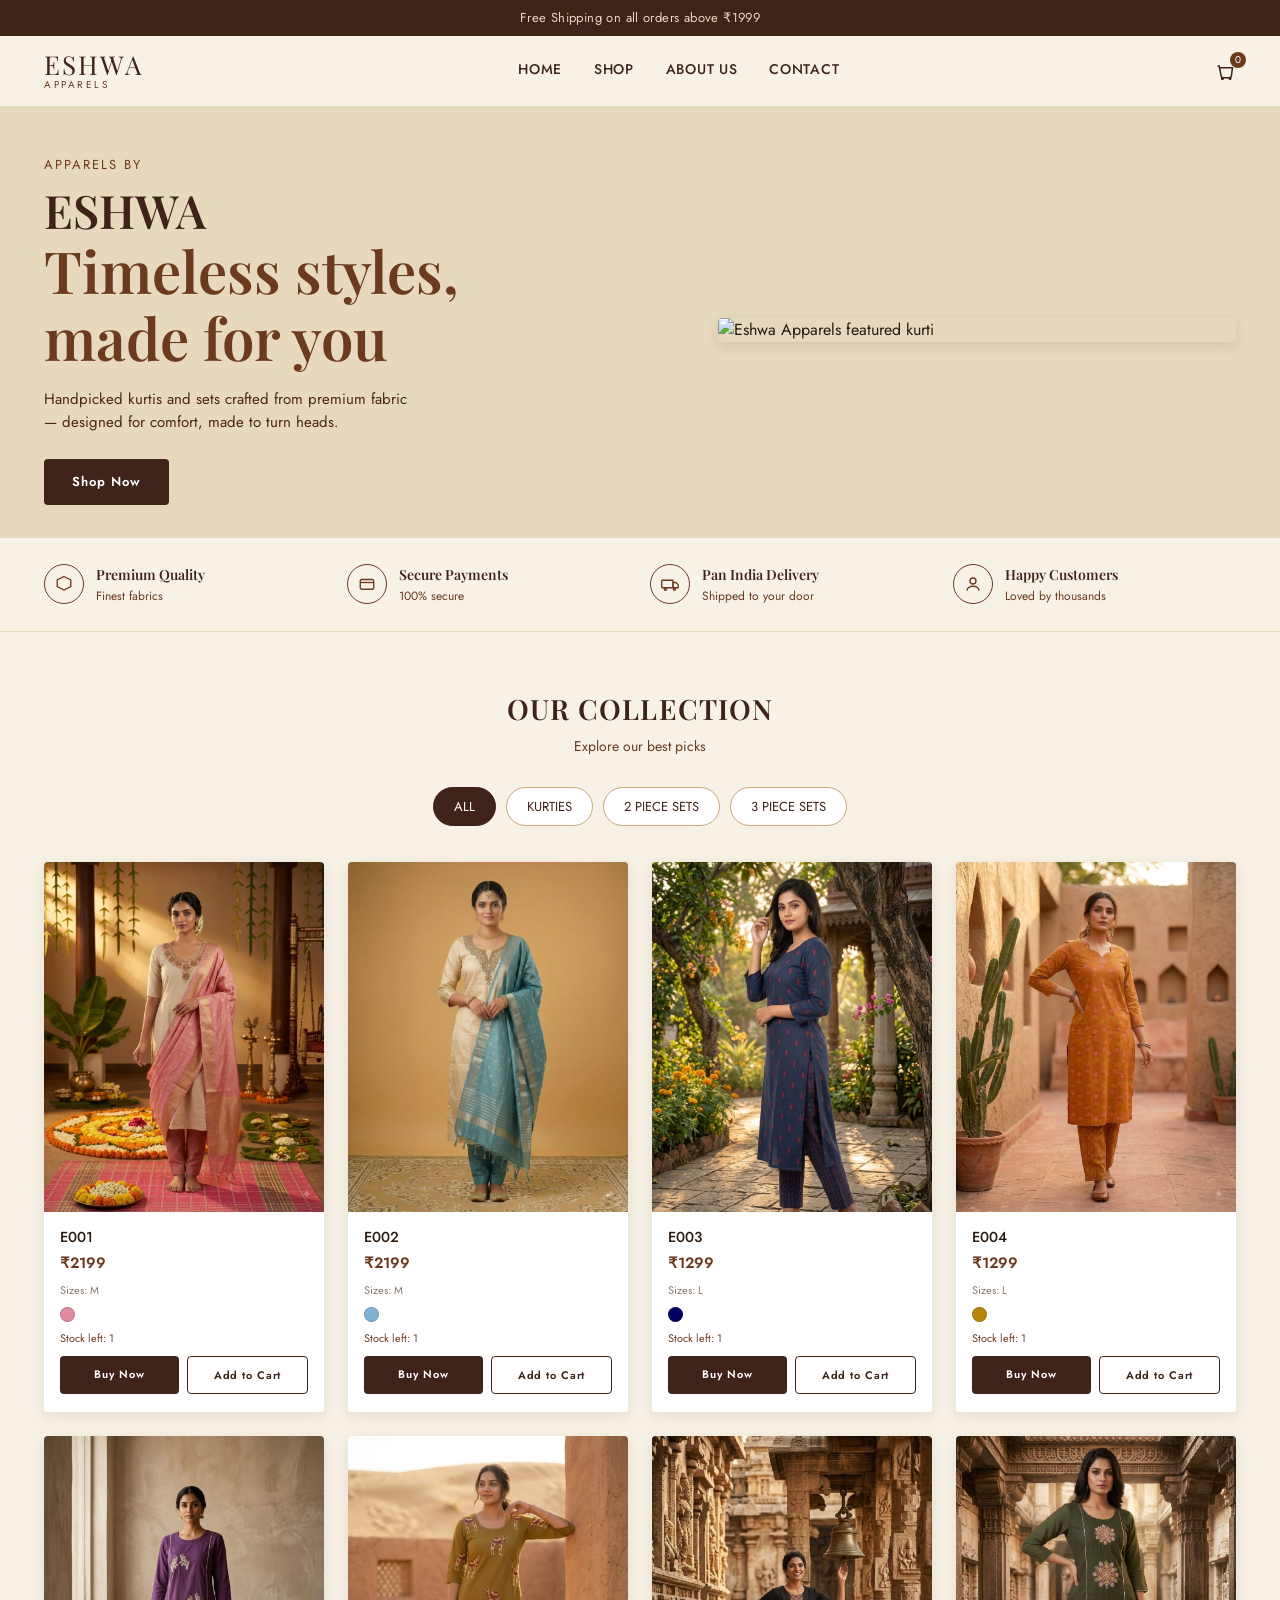
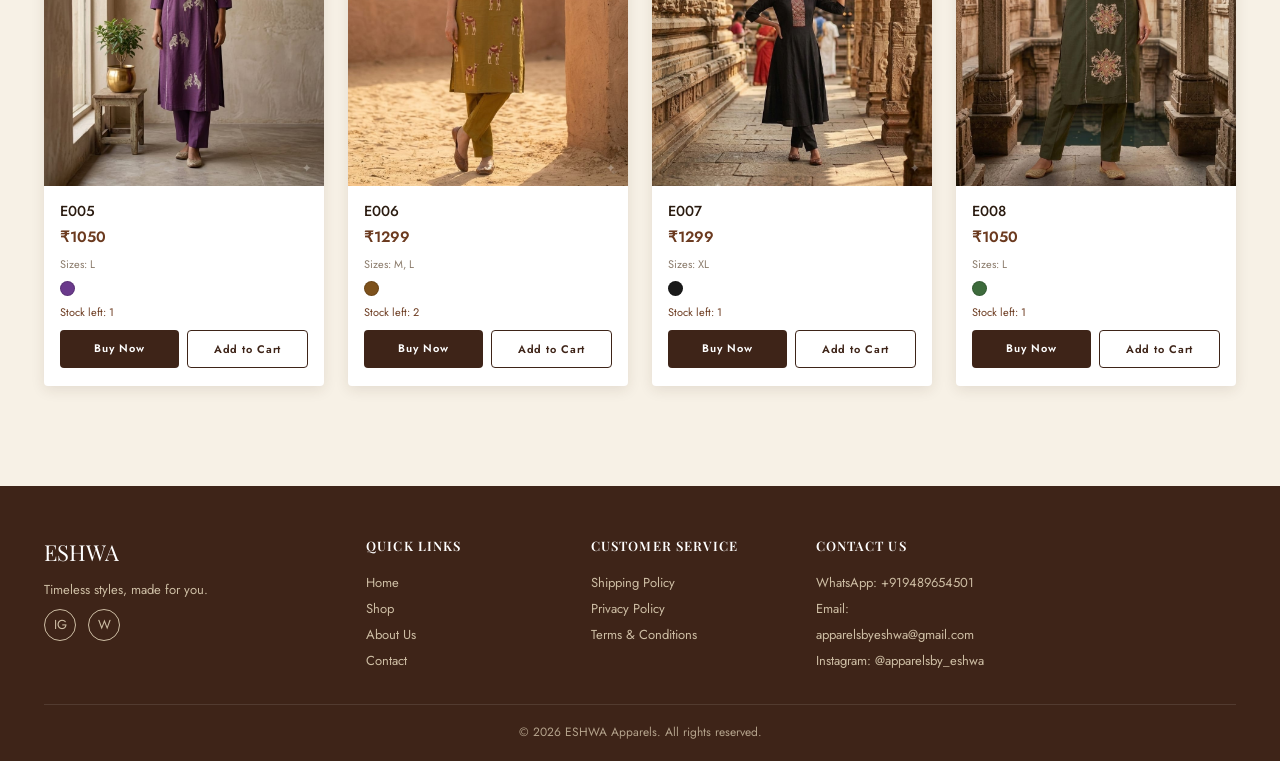
==== commit 2fb45965: "Update index.html" ====
--- a/index.html
+++ b/index.html
@@ -22,7 +22,7 @@
       <a href="shop.html" class="btn btn-primary">Shop Now</a>
     </div>
     <div class="hero-image-wrap">
-      <img src="images/hero/Hero.jpeg" alt="Eshwa Apparels featured kurti">
+      <img src="images/hero/heroimagee.jpeg" alt="Eshwa Apparels featured kurti">
     </div>
   </div>
 </section>
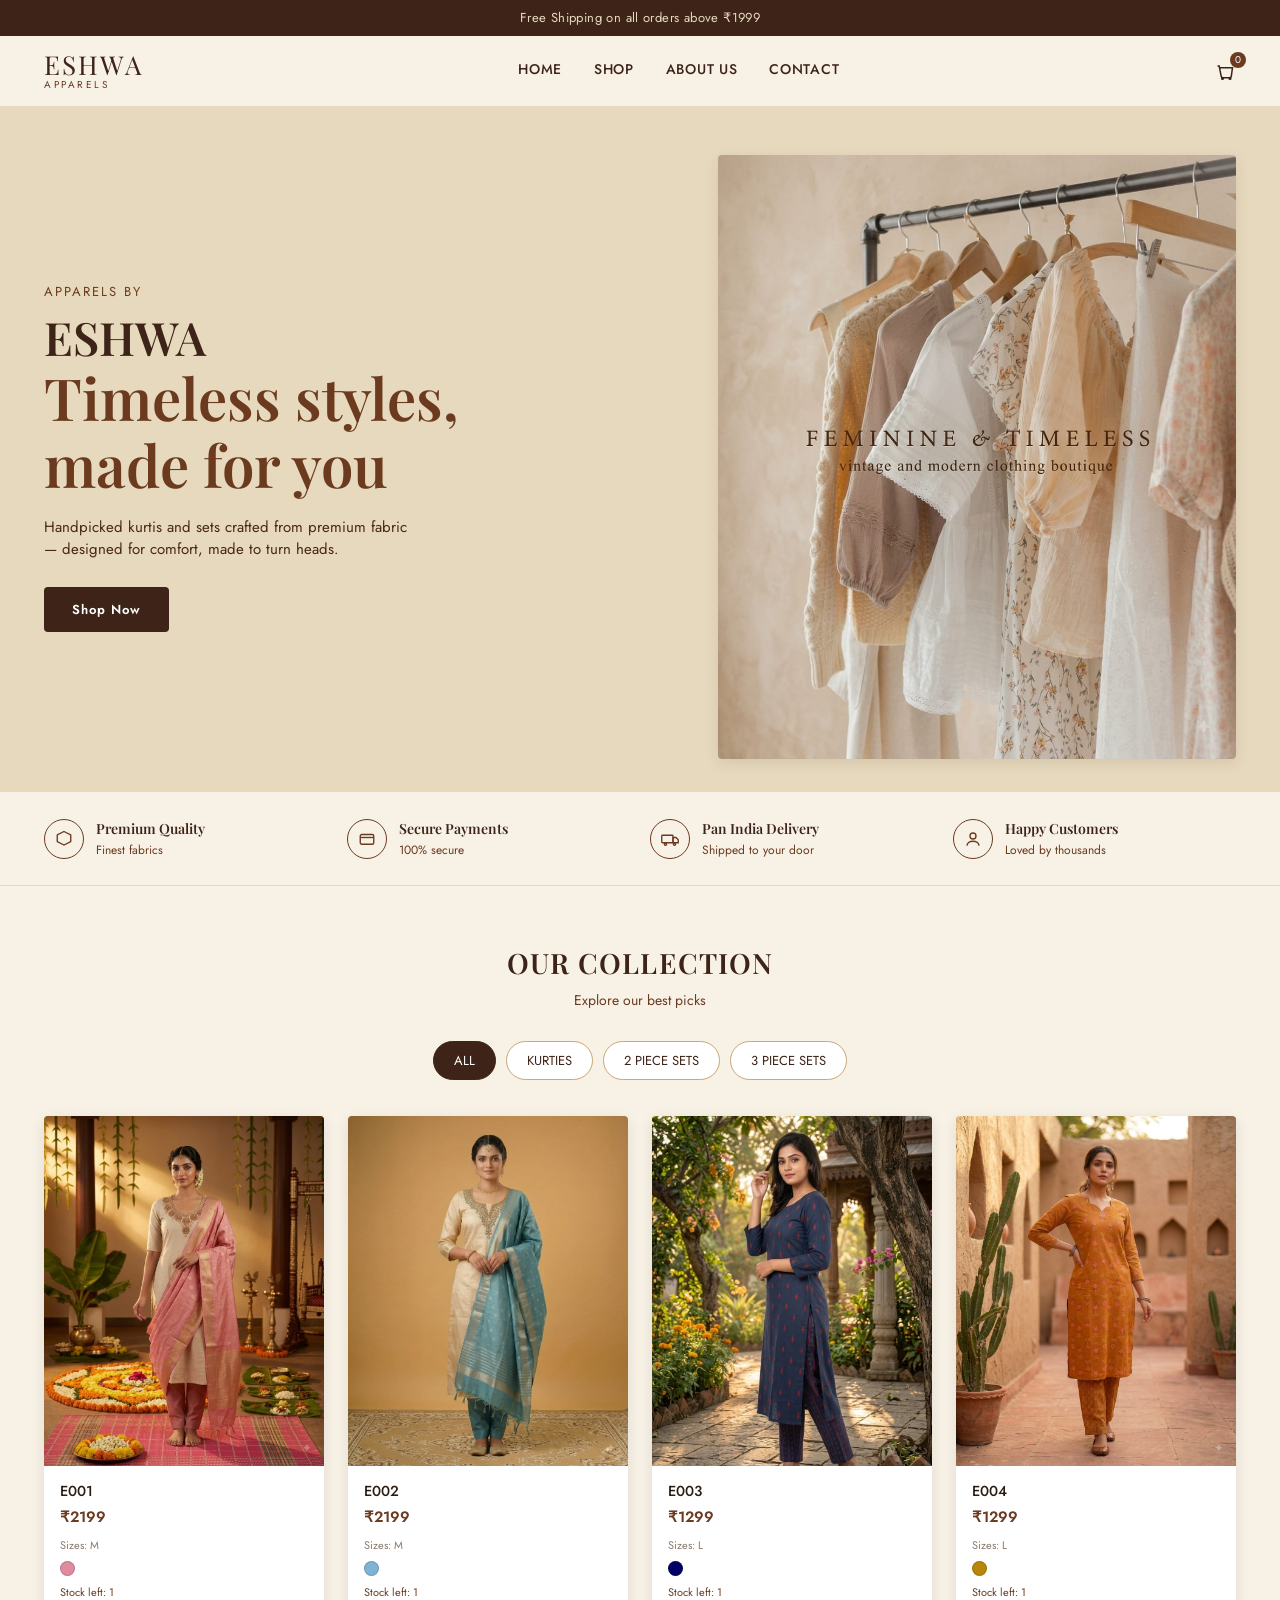
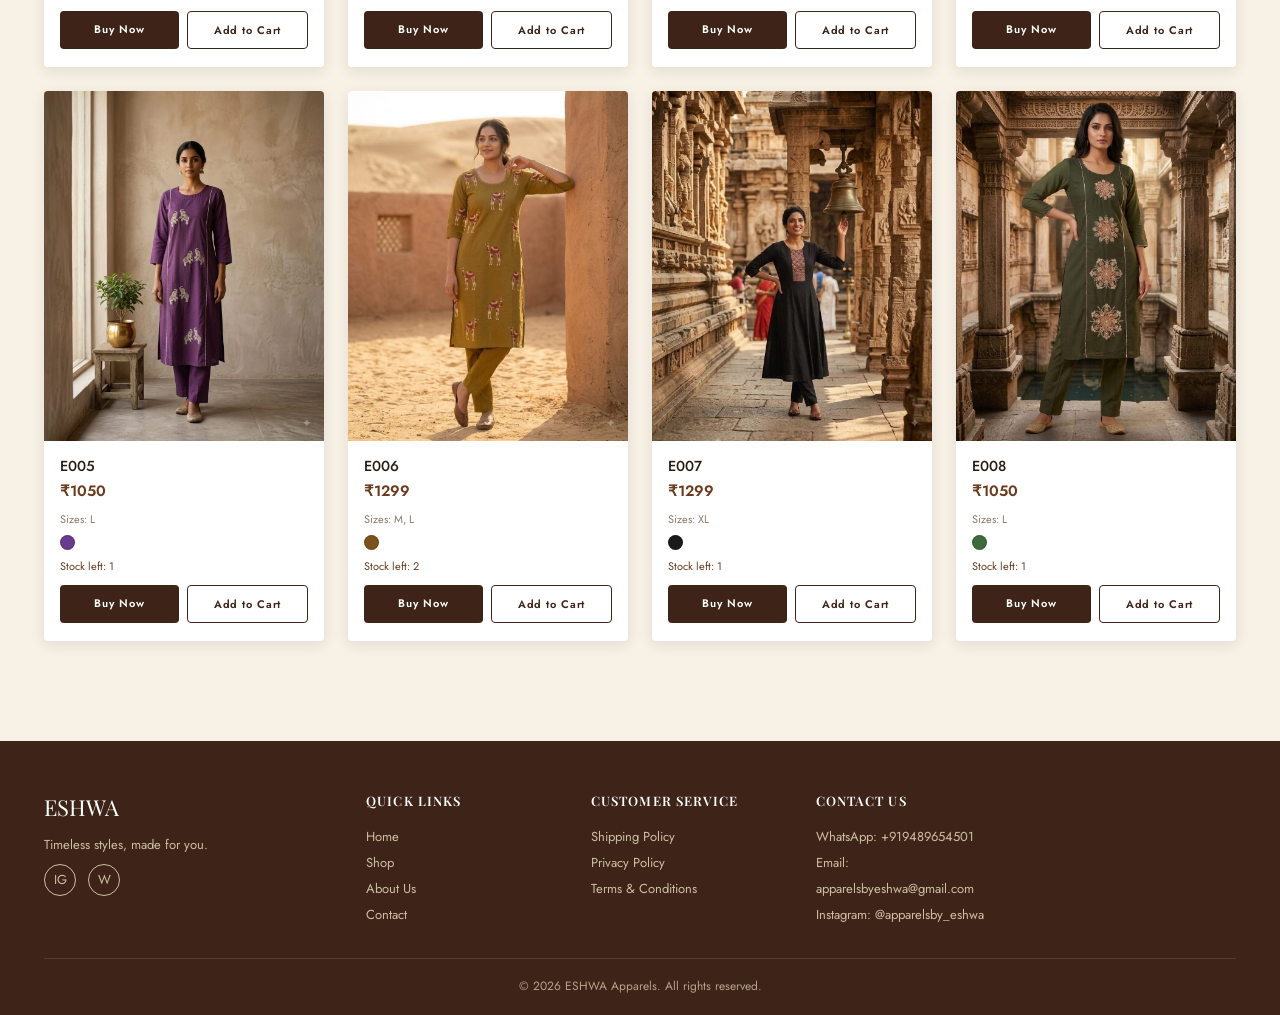
==== commit da4bdefe: "Update index.html" ====
--- a/index.html
+++ b/index.html
@@ -22,7 +22,7 @@
       <a href="shop.html" class="btn btn-primary">Shop Now</a>
     </div>
     <div class="hero-image-wrap">
-      <img src="images/hero/heroimagee.jpeg" alt="Eshwa Apparels featured kurti">
+      <img src="images/hero/heroimage.jpeg" alt="Eshwa Apparels featured kurti">
     </div>
   </div>
 </section>
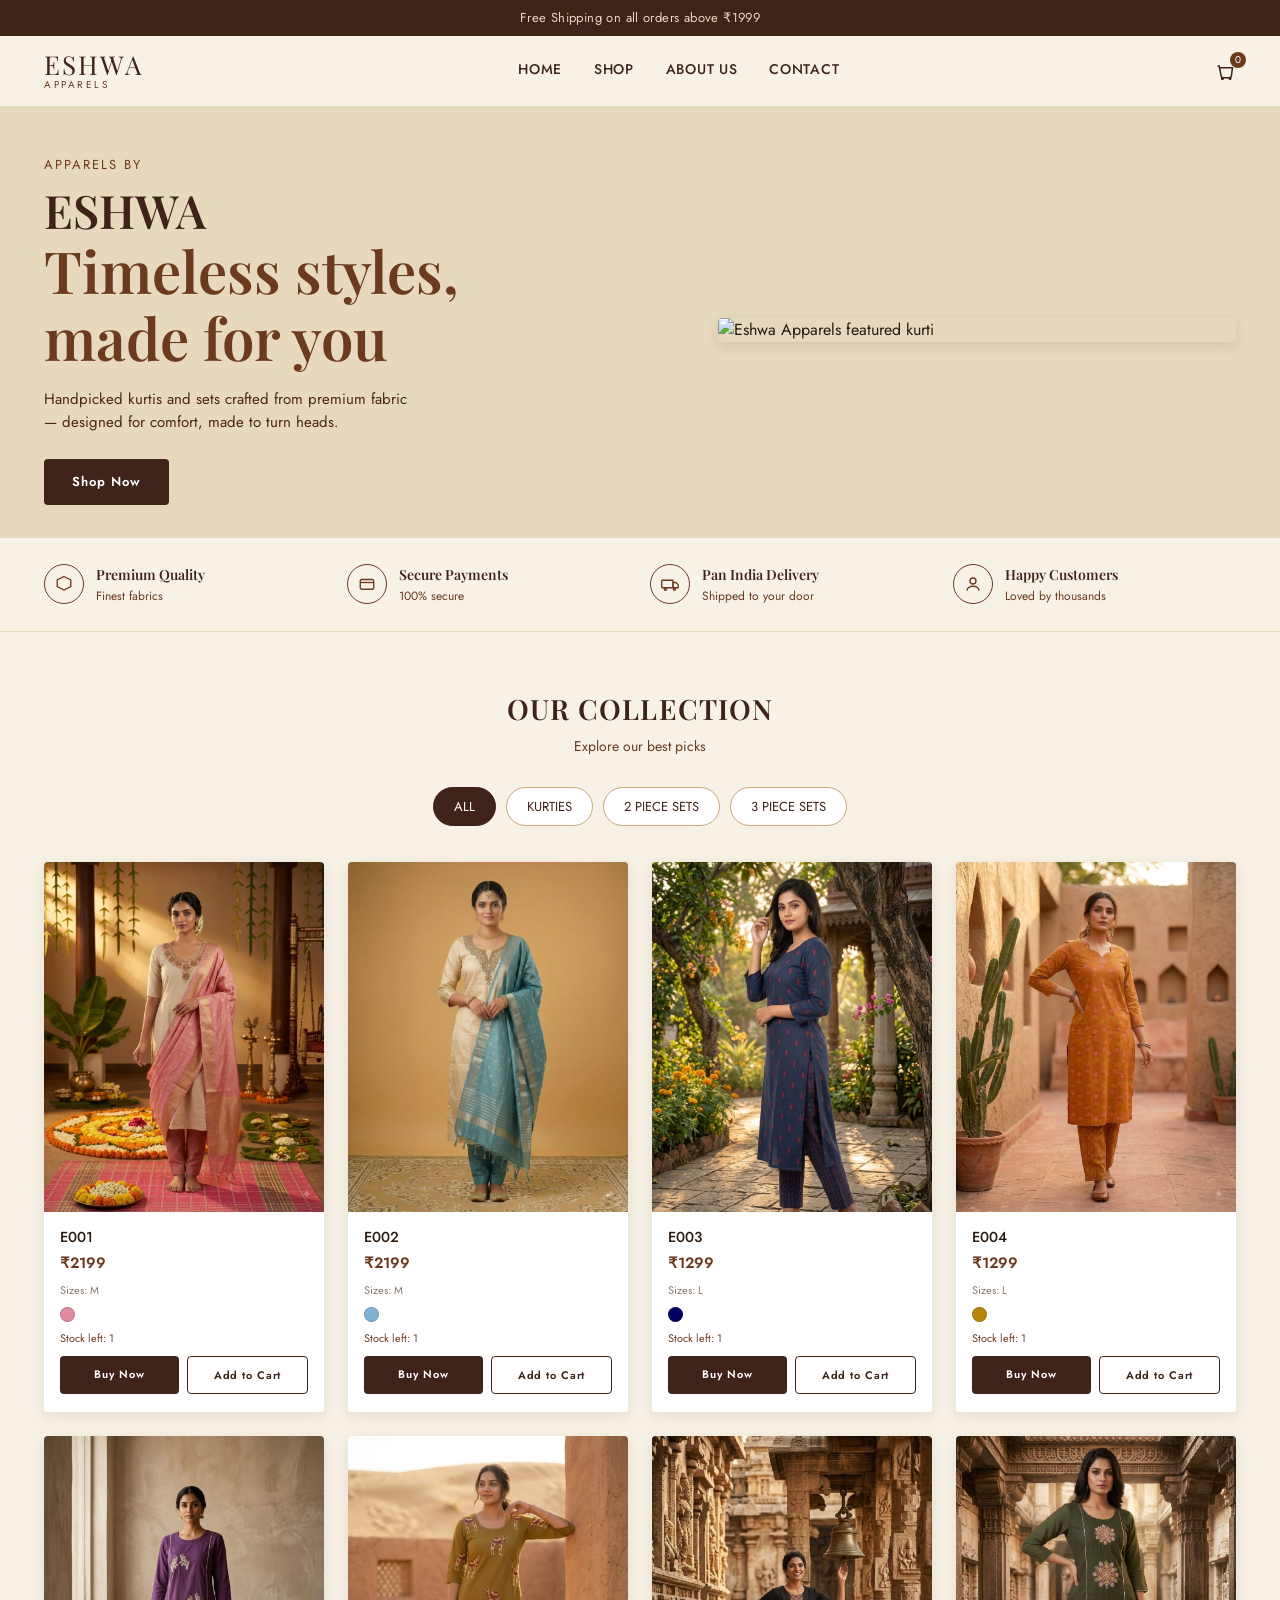
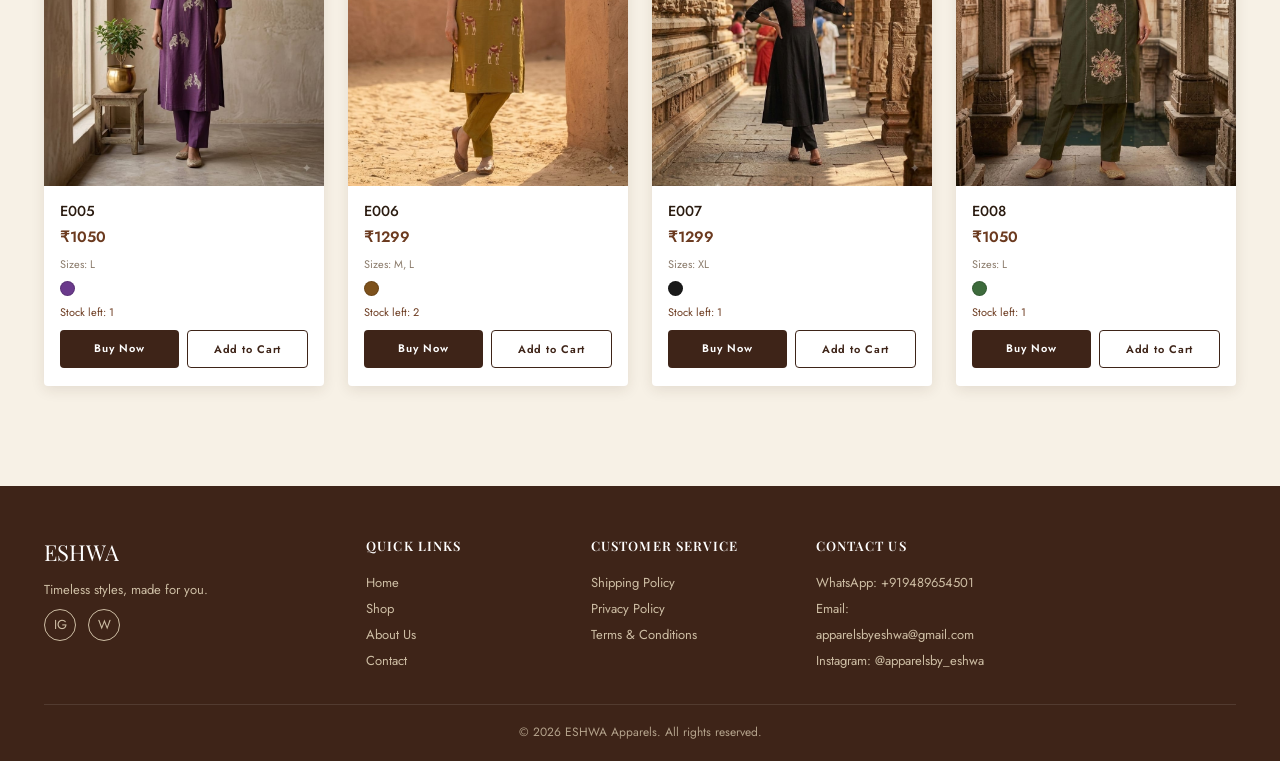
==== commit e107e8cd: "Update index.html" ====
--- a/index.html
+++ b/index.html
@@ -22,7 +22,7 @@
       <a href="shop.html" class="btn btn-primary">Shop Now</a>
     </div>
     <div class="hero-image-wrap">
-      <img src="images/hero/heroimage.jpeg" alt="Eshwa Apparels featured kurti">
+      <img src="images/hero/Hero.jpeg" alt="Eshwa Apparels featured kurti">
     </div>
   </div>
 </section>
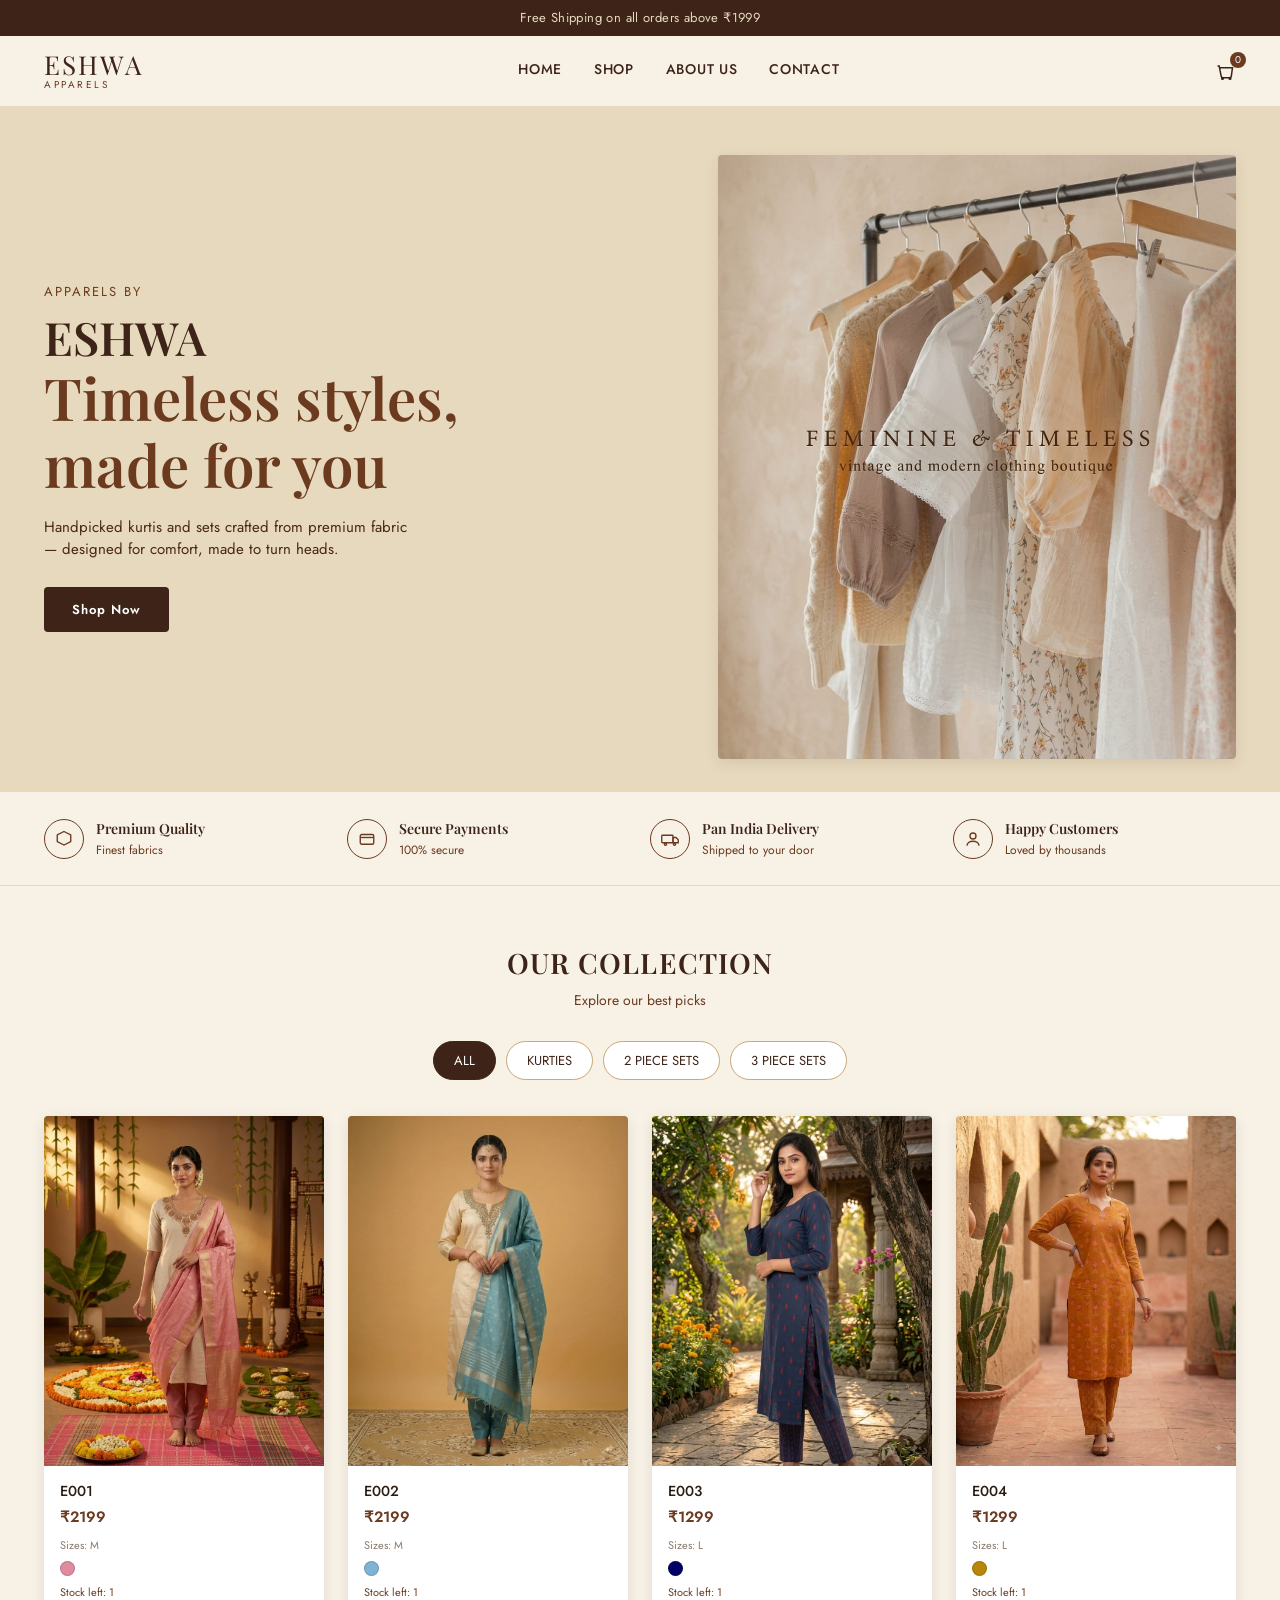
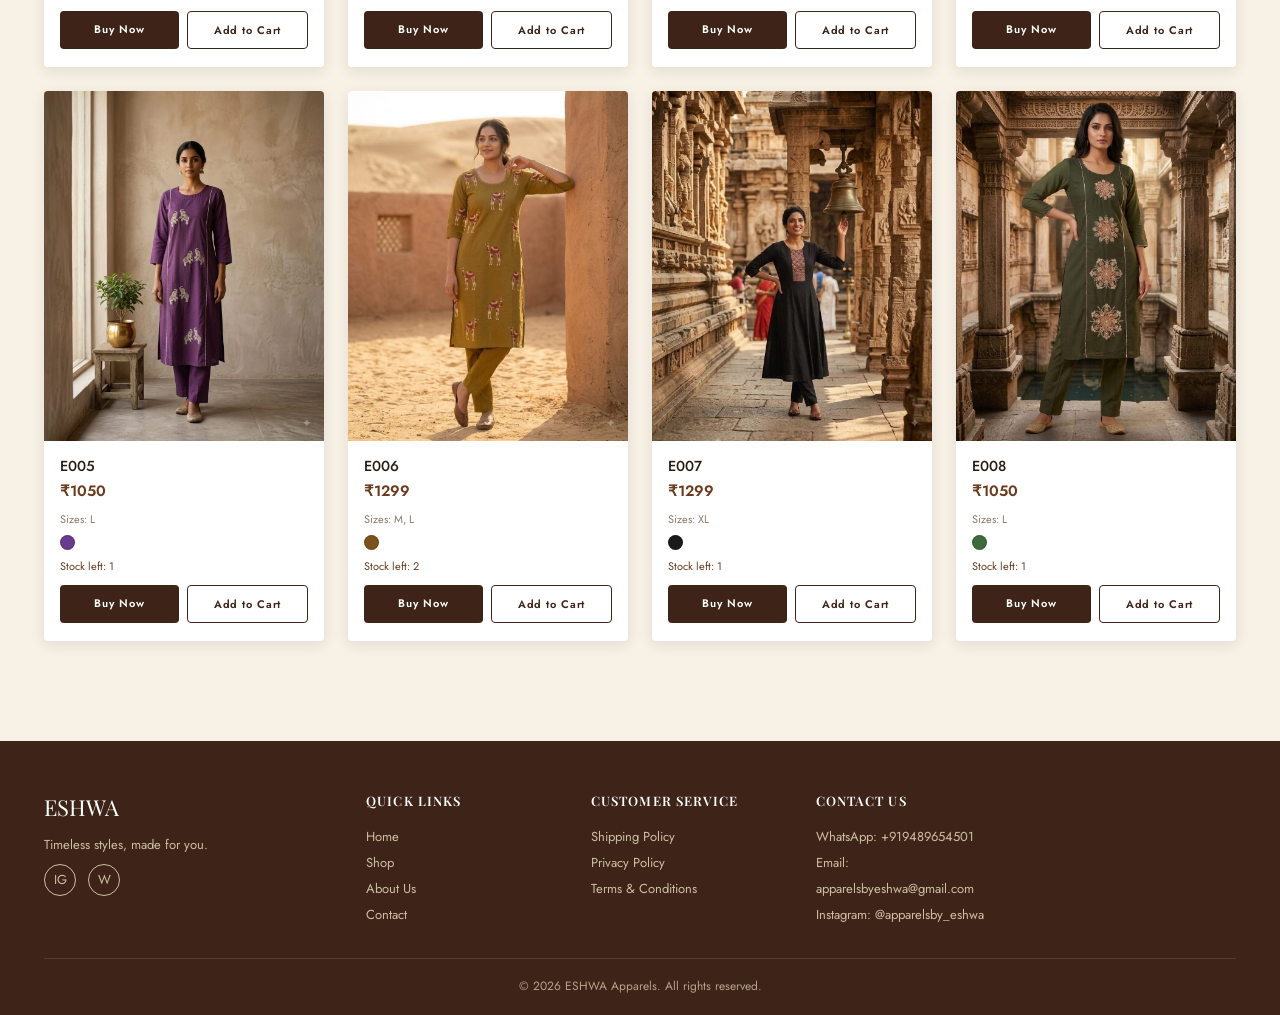
==== commit 41f8a571: "Update index.html" ====
--- a/index.html
+++ b/index.html
@@ -22,7 +22,7 @@
       <a href="shop.html" class="btn btn-primary">Shop Now</a>
     </div>
     <div class="hero-image-wrap">
-      <img src="images/hero/Hero.jpeg" alt="Eshwa Apparels featured kurti">
+      <img src="images/hero/heroimage.jpeg" alt="Eshwa Apparels featured kurti">
     </div>
   </div>
 </section>
